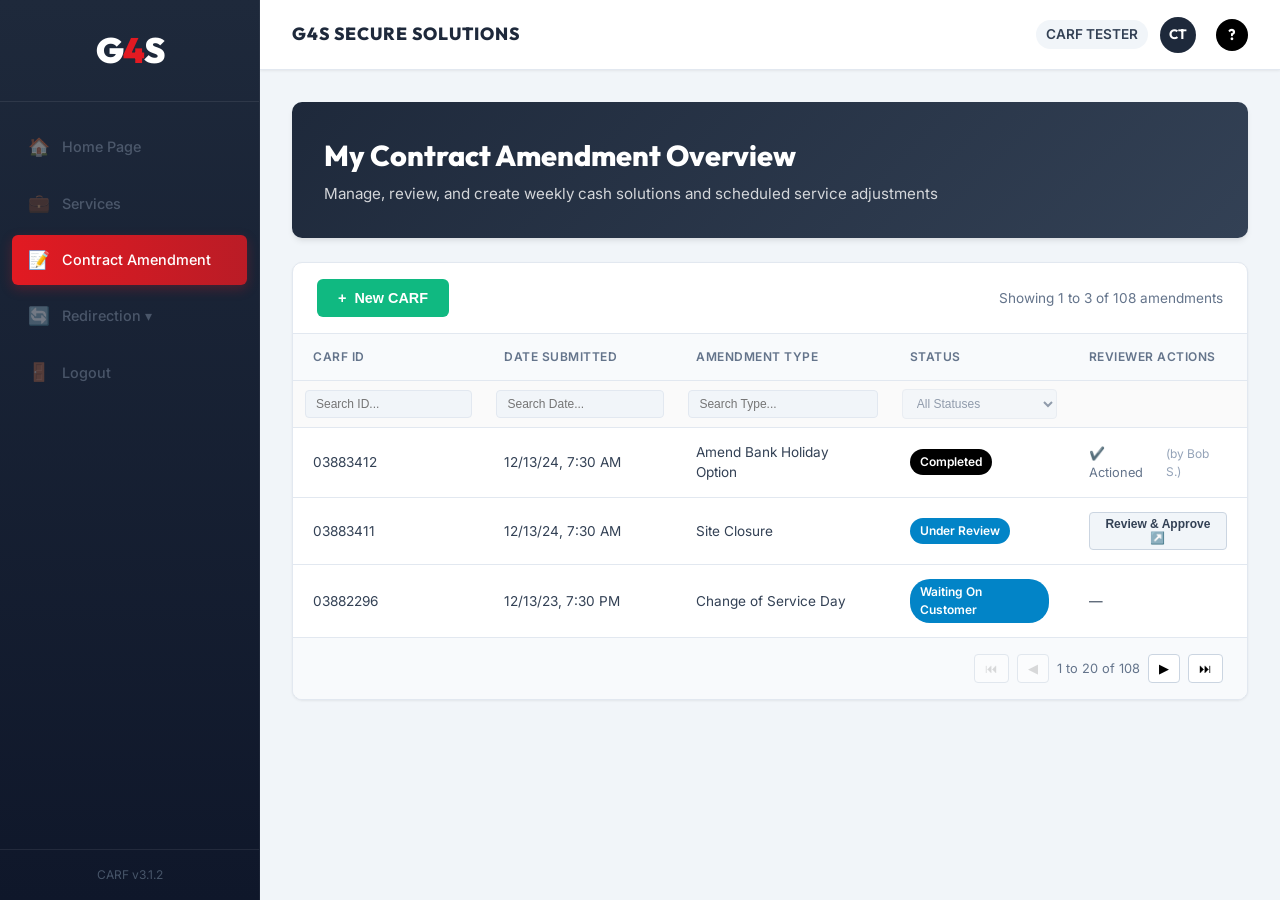
==== index.html @ 5f10e591 "Add files via upload" ====
<!DOCTYPE html>
<html lang="en">
<head>
  <meta charset="UTF-8">
  <meta name="viewport" content="width=device-width, initial-scale=1.0">
  <title>G4S Portal - Contract Amendment & Site Provisioning</title>
  <!-- Google Fonts for premium typography -->
  <link rel="preconnect" href="https://fonts.googleapis.com">
  <link rel="preconnect" href="https://fonts.gstatic.com" crossorigin>
  <link href="https://fonts.googleapis.com/css2?family=Inter:wght@300;400;500;600;700&family=Outfit:wght@400;500;600;700;800;900&display=swap" rel="stylesheet">
  <link rel="stylesheet" href="style.css">
</head>
<body>

  <div class="app-container">
    <!-- Left Navigation Sidebar -->
    <aside class="sidebar">
      <div class="sidebar-header">
        <div class="logo-wrapper">
          <span class="logo-g">G</span>
          <span class="logo-4">4</span>
          <span class="logo-s">S</span>
        </div>
      </div>
      <nav class="sidebar-menu">
        <div class="menu-item disabled" title="Home Page">
          <span class="menu-icon">🏠</span>
          <span class="menu-text">Home Page</span>
        </div>
        <div class="menu-item disabled" title="Services">
          <span class="menu-icon">💼</span>
          <span class="menu-text">Services</span>
        </div>
        <div class="menu-item active" id="nav-contract-amendment" title="Contract Amendment">
          <span class="menu-icon">📝</span>
          <span class="menu-text">Contract Amendment</span>
        </div>
        <div class="menu-item disabled" title="Redirection">
          <span class="menu-icon">🔄</span>
          <span class="menu-text">Redirection ▾</span>
        </div>
        <div class="menu-item disabled" title="Logout">
          <span class="menu-icon">🚪</span>
          <span class="menu-text">Logout</span>
        </div>
      </nav>
      <div class="sidebar-footer">
        <span>CARF v3.1.2</span>
      </div>
    </aside>

    <!-- Main Workspace -->
    <div class="main-layout">
      <!-- Top Header Bar -->
      <header class="header">
        <div class="header-left">
          <button class="menu-toggle" aria-label="Toggle Menu">
            <span class="toggle-line"></span>
            <span class="toggle-line"></span>
            <span class="toggle-line"></span>
          </button>
          <h2 class="portal-brand">G4S SECURE SOLUTIONS</h2>
        </div>
        <div class="header-right">
          <div class="user-info">
            <span class="user-role">CARF TESTER</span>
            <span class="user-avatar">CT</span>
          </div>
          <button class="help-btn" title="Help Reference" onclick="showHelpInfo()">?</button>
        </div>
      </header>

      <!-- Scrollable Main Content -->
      <main class="content-area">

        <!-- ==================== STEP 0: MY CONTRACT AMENDMENT OVERVIEW (BASE TEMPLATE) ==================== -->
        <section id="step-0" class="wizard-step active">
          <!-- Money Banner -->
          <div class="banner">
            <div class="banner-content">
              <h1>My Contract Amendment Overview</h1>
              <p>Manage, review, and create weekly cash solutions and scheduled service adjustments</p>
            </div>
          </div>

          <div class="card table-card">
            <div class="card-toolbar">
              <button class="btn btn-success" id="btn-new-carf">
                <span class="btn-icon">+</span> New CARF
              </button>
              <div class="table-pagination-info">
                Showing 1 to 3 of 108 amendments
              </div>
            </div>

            <div class="table-responsive">
              <table class="g4s-table">
                <thead>
                  <tr>
                    <th>CARF ID</th>
                    <th>Date Submitted</th>
                    <th>Amendment Type</th>
                    <th>Status</th>
                    <th>Reviewer Actions</th>
                  </tr>
                  <tr class="filter-row">
                    <td><input type="text" placeholder="Search ID..." disabled></td>
                    <td><input type="text" placeholder="Search Date..." disabled></td>
                    <td><input type="text" placeholder="Search Type..." disabled></td>
                    <td>
                      <select disabled>
                        <option value="">All Statuses</option>
                      </select>
                    </td>
                    <td></td>
                  </tr>
                </thead>
                <tbody id="overview-table-body">
                  <tr>
                    <td>03883412</td>
                    <td>12/13/24, 7:30 AM</td>
                    <td>Amend Bank Holiday Option</td>
                    <td><span class="status-pill status-completed">Completed</span></td>
                    <td><span style="color: var(--text-muted); font-size: 0.8rem; display: inline-flex; align-items: center; gap: 4px;">✔️ Actioned <span style="font-size: 0.75rem; color: #94a3b8;">(by Bob S.)</span></span></td>
                  </tr>
                  <tr>
                    <td>03883411</td>
                    <td>12/13/24, 7:30 AM</td>
                    <td>Site Closure</td>
                    <td><span class="status-pill status-review">Under Review</span></td>
                    <td><button type="button" class="btn btn-secondary btn-xs btn-review-approve" data-id="03883411" data-client="TechCorp UK" data-site="TechCorp Headquarters" data-ticket="STK-990812" data-reason="Operational Site Closure due to consolidation" data-current-col="Weekly G4S Cash Processing" data-current-del="Every 4 weeks Central Bank" data-new-col="None" data-new-del="None">Review & Approve ↗️</button></td>
                  </tr>
                  <tr>
                    <td>03882296</td>
                    <td>12/13/23, 7:30 PM</td>
                    <td>Change of Service Day</td>
                    <td><span class="status-pill status-waiting">Waiting On Customer</span></td>
                    <td>—</td>
                  </tr>
                </tbody>
              </table>
            </div>

            <div class="table-footer">
              <div class="pagination-controls">
                <button class="page-btn disabled" disabled>⏮</button>
                <button class="page-btn disabled" disabled>◀</button>
                <span class="pagination-text">1 to 20 of 108</span>
                <button class="page-btn active" onclick="alert('Only New CARF is active')">▶</button>
                <button class="page-btn" onclick="alert('Only New CARF is active')">⏭</button>
              </div>
            </div>
          </div>
        </section>


        <!-- ==================== STEP 1: NEW SITE HOME PAGE ==================== -->
        <section id="step-1" class="wizard-step">
          <!-- Banner -->
          <div class="banner">
            <div class="banner-content">
              <h1>Contract Amendment - New Site</h1>
              <p>Step 1: Set up site provisioning scheduling details and parameters</p>
            </div>
          </div>

          <div class="card form-card">
            <div class="form-grid-columns">
              <!-- Customer Selection -->
              <div class="field-group">
                <label for="step1-customer">Customer <span class="required">*</span></label>
                <select id="step1-customer" class="form-control-select">
                  <option value="" disabled selected>Select Customer...</option>
                  <option value="Test Customer">Test Customer</option>
                </select>
              </div>

              <!-- CARF Request Type -->
              <div class="field-group">
                <label for="step1-request-type">CARF Request Type <span class="required">*</span></label>
                <select id="step1-request-type" class="form-control-select" disabled>
                  <option value="New Site" selected>New Site</option>
                </select>
              </div>

              <!-- Contract -->
              <div class="field-group">
                <label for="step1-contract">Contract <span class="required">*</span></label>
                <input type="text" id="step1-contract" class="form-control-input" value="40001003" placeholder="e.g., 40001003">
              </div>

              <!-- Date Picker Input -->
              <div class="field-group full-width-sm">
                <label for="step1-start-date">When would you like your scheduled services to start? <span class="required">*</span></label>
                <div class="date-input-container">
                  <input type="text" id="step1-start-date" class="form-control-input" placeholder="dd/mm/yyyy" readonly>
                  <button type="button" class="date-picker-trigger" id="btn-calendar-trigger" aria-label="Open Calendar">
                    📅
                  </button>
                </div>
              </div>
            </div>

            <div class="form-actions mt-3">
              <button class="btn btn-secondary" onclick="goToStep(0)">Back</button>
              <button class="btn btn-success" id="btn-add-site">Add Site</button>
            </div>

            <!-- Site list details table -->
            <div class="sub-table-section mt-4">
              <h3 class="section-title">Sites Draft List</h3>
              <div class="table-responsive">
                <table class="g4s-table compact-table">
                  <thead>
                    <tr>
                      <th>Site Name</th>
                      <th>Site Reference</th>
                      <th>Address Line 1</th>
                      <th>Address Line 2</th>
                      <th>Address Line 3</th>
                      <th>Town</th>
                      <th>PostCode</th>
                    </tr>
                  </thead>
                  <tbody>
                    <tr class="empty-row">
                      <td colspan="7" style="text-align: center; color: var(--text-muted); padding: 20px;">
                        No sites added yet. Set start date and click "Add Site" to configure details.
                      </td>
                    </tr>
                  </tbody>
                </table>
              </div>
              <div class="table-footer compact-footer">
                <span class="pagination-text">0 to 0 of 0</span>
              </div>
            </div>
          </div>
        </section>


        <!-- ==================== STEP 2: COMBINED SITE DETAILS (PART 1 & 2) ==================== -->
        <section id="step-2" class="wizard-step">
          <!-- Banner -->
          <div class="banner">
            <div class="banner-content">
              <h1>New Site Site Details</h1>
              <p>Step 2: Configure site locations, operational hours, services, and banking information</p>
            </div>
          </div>

          <div class="wizard-forms-container">
            <!-- Accordion Section 1: Site Overview -->
            <div class="accordion-card collapsed-active" id="acc-site-overview">
              <button class="accordion-header" type="button" aria-expanded="true" onclick="toggleAccordion('acc-site-overview')">
                <span class="accordion-title">🏢 Site Overview</span>
                <span class="accordion-indicator">−</span>
              </button>
              <div class="accordion-content">
                <div class="form-grid">
                  <div class="field-group">
                    <label for="s2-site-name">Site Name <span class="required">*</span></label>
                    <input type="text" id="s2-site-name" class="form-control-input" placeholder="e.g., G4S Central Office">
                  </div>
                  <div class="field-group">
                    <label for="s2-site-ref">Site Reference <span class="required">*</span></label>
                    <input type="text" id="s2-site-ref" class="form-control-input" placeholder="e.g., REF-990812">
                  </div>
                  <div class="field-group">
                    <label for="s2-trading-name">Trading Name Above The Door <span class="required">*</span></label>
                    <input type="text" id="s2-trading-name" class="form-control-input" placeholder="e.g., Test Customer London">
                  </div>
                </div>
              </div>
            </div>

            <!-- Accordion Section 2: Site Location -->
            <div class="accordion-card collapsed-active" id="acc-site-location">
              <button class="accordion-header" type="button" aria-expanded="true"
---- style.css ----
/* ==================== GLOBAL CONSTANTS & PALETTE ==================== */
:root {
  --g4s-red: #e21a22;
  --g4s-red-dark: #b81218;
  --g4s-red-light: #fbecee;
  --dark-slate: #1e293b;
  --bg-primary: #f8fafc;
  --bg-secondary: #ffffff;
  --border-color: #e2e8f0;
  --text-main: #334155;
  --text-muted: #64748b;
  --text-white: #ffffff;
  
  /* Status/Feedback Colors */
  --color-success: #10b981;
  --color-success-light: #ecfdf5;
  --color-warning: #f59e0b;
  --color-warning-light: #fef3c7;
  --color-danger: #ef4444;
  --color-danger-light: #fef2f2;
  --color-info: #3b82f6;
  --color-info-light: #eff6ff;
  
  /* Accordion Headers, Shadows, and Transitions */
  --shadow-sm: 0 1px 3px rgba(0, 0, 0, 0.05), 0 1px 2px rgba(0, 0, 0, 0.02);
  --shadow-md: 0 4px 6px -1px rgba(0, 0, 0, 0.08), 0 2px 4px -1px rgba(0, 0, 0, 0.04);
  --shadow-lg: 0 10px 15px -3px rgba(0, 0, 0, 0.1), 0 4px 6px -2px rgba(0, 0, 0, 0.05);
  
  --transition-fast: 0.15s ease;
  --transition-normal: 0.25s ease;
  --transition-slow: 0.4s cubic-bezier(0.4, 0, 0.2, 1);
  
  --radius-sm: 6px;
  --radius-md: 10px;
  --radius-lg: 16px;
}

/* ==================== BASE RESET ==================== */
* {
  box-sizing: border-box;
  margin: 0;
  padding: 0;
}

body {
  font-family: 'Inter', -apple-system, BlinkMacSystemFont, "Segoe UI", Roboto, sans-serif;
  background-color: var(--bg-primary);
  color: var(--text-main);
  line-height: 1.5;
  overflow-x: hidden;
  height: 100vh;
}

/* Scrollbar customization */
::-webkit-scrollbar {
  width: 8px;
  height: 8px;
}
::-webkit-scrollbar-track {
  background: #f1f5f9;
}
::-webkit-scrollbar-thumb {
  background: #cbd5e1;
  border-radius: 4px;
}
::-webkit-scrollbar-thumb:hover {
  background: #94a3b8;
}

/* ==================== APP LAYOUT CONTAINER ==================== */
.app-container {
  display: flex;
  height: 100vh;
  width: 100vw;
  overflow: hidden;
}

/* ==================== SIDEBAR ==================== */
.sidebar {
  width: 260px;
  background: linear-gradient(180deg, #1e293b 0%, #0f172a 100%);
  color: var(--text-white);
  display: flex;
  flex-direction: column;
  border-right: 1px solid rgba(255, 255, 255, 0.05);
  flex-shrink: 0;
}

.sidebar-header {
  padding: 24px;
  border-bottom: 1px solid rgba(255, 255, 255, 0.08);
  display: flex;
  align-items: center;
  justify-content: center;
}

.logo-wrapper {
  display: inline-flex;
  align-items: center;
  font-family: 'Outfit', sans-serif;
  font-weight: 900;
  font-size: 2.2rem;
  letter-spacing: -1px;
}

.logo-g { color: #ffffff; }
.logo-4 { color: var(--g4s-red); }
.logo-s { color: #ffffff; }

.sidebar-menu {
  padding: 20px 12px;
  display: flex;
  flex-direction: column;
  gap: 6px;
  flex-grow: 1;
}

.menu-item {
  display: flex;
  align-items: center;
  gap: 12px;
  padding: 12px 16px;
  border-radius: var(--radius-sm);
  font-size: 0.9rem;
  font-weight: 500;
  color: #94a3b8;
  cursor: pointer;
  transition: all var(--transition-fast);
  text-decoration: none;
}

.menu-item:hover:not(.disabled) {
  color: var(--text-white);
  background-color: rgba(255, 255, 255, 0.06);
}

.menu-item.active {
  color: var(--text-white);
  background: linear-gradient(90deg, var(--g4s-red) 0%, rgba(226, 26, 34, 0.8) 100%);
  box-shadow: 0 4px 12px rgba(226, 26, 34, 0.25);
}

.menu-item.disabled {
  opacity: 0.4;
  cursor: not-allowed;
}

.menu-icon {
  font-size: 1.1rem;
}

.sidebar-footer {
  padding: 16px 24px;
  font-size: 0.75rem;
  color: #475569;
  border-top: 1px solid rgba(255, 255, 255, 0.08);
  text-align: center;
}

/* ==================== MAIN LAYOUT AREA ==================== */
.main-layout {
  display: flex;
  flex-direction: column;
  flex-grow: 1;
  overflow: hidden;
  height: 100%;
}

/* ==================== HEADER ==================== */
.header {
  height: 70px;
  background-color: var(--bg-secondary);
  border-bottom: 1px solid var(--border-color);
  padding: 0 32px;
  display: flex;
  align-items: center;
  justify-content: space-between;
  box-shadow: var(--shadow-sm);
  flex-shrink: 0;
  z-index: 10;
}

.header-left {
  display: flex;
  align-items: center;
  gap: 16px;
}

.portal-brand {
  font-family: 'Outfit', sans-serif;
  font-size: 1.1rem;
  font-weight: 800;
  color: var(--dark-slate);
  letter-spacing: 1px;
}

.menu-toggle {
  display: none; /* Desktop default hidden */
  background: none;
  border: none;
  flex-direction: column;
  gap: 4px;
  cursor: pointer;
}

.toggle-line {
  width: 20px;
  height: 2px;
  background-color: var(--dark-slate);
  border-radius: 1px;
}

.header-right {
  display: flex;
  align-items: center;
  gap: 20px;
}

.user-info {
  display: flex;
  align-items: center;
  gap: 12px;
}

.user-role {
  font-size: 0.85rem;
  font-weight: 600;
  color: var(--text-main);
  background-color: #f1f5f9;
  padding: 4px 10px;
  border-radius: 30px;
}

.user-avatar {
  width: 36px;
  height: 36px;
  background-color: var(--dark-slate);
  color: var(--text-white);
  font-family: 'Outfit', sans-serif;
  font-weight: 700;
  font-size: 0.85rem;
  border-radius: 50%;
  display: flex;
  align-items: center;
  justify-content: center;
}

.help-btn {
  width: 32px;
  height: 32px;
  border-radius: 50%;
  background-color: #000000;
  color: var(--text-white);
  border: none;
  font-family: 'Outfit', sans-serif;
  font-weight: 700;
  font-size: 0.95rem;
  cursor: pointer;
  transition: transform var(--transition-fast), background-color var(--transition-fast);
}

.help-btn:hover {
  transform: scale(1.05);
  background-color: #222222;
}

/* ==================== CONTENT WORKSPACE ==================== */
.content-area {
  flex-grow: 1;
  padding: 32px;
  overflow-y: auto;
  background-color: #f1f5f9;
}

/* ==================== MONEY BANNER ==================== */
.banner {
  background: linear-gradient(135deg, #1e293b 0%, #334155 100%);
  border-radius: var(--radius-md);
  padding: 32px;
  color: var(--text-white);
  margin-bottom: 24px;
  position: relative;
  overflow: hidden;
  box-shadow: var(--shadow-md);
}

.banner-pattern {
  position: absolute;
  top: 0;
  right: 0;
  width: 350px;
  height: 100%;
  opacity: 0.08;
  background-image: radial-gradient(var(--text-white) 1px, transparent 1px);
  background-size: 16px 16px;
}

.banner-content h1 {
  font-family: 'Outfit', sans-serif;
  font-size: 1.8rem;
  font-weight: 800;
  margin-bottom: 6px;
}

.banner-content p {
  font-size: 0.95rem;
  opacity: 0.8;
}

/* ==================== WIZARD STEP MANAGEMENT ==================== */
.wizard-step {
  display: none;
  animation: fadeIn var(--transition-normal) forwards;
}

.wizard-step.active {
  display: block;
}

@keyframes fadeIn {
  from {
    opacity: 0;
    transform: translateY(12px);
  }
  to {
    opacity: 1;
    transform: translateY(0);
  }
}

/* ==================== PREMIUM CARD COMPONENT ==================== */
.card {
  background-color: var(--bg-secondary);
  border-radius: var(--radius-md);
  border: 1px solid var(--border-color);
  box-shadow: var(--shadow-sm);
  padding: 24px;
  margin-bottom: 24px;
  transition: box-shadow var(--transition-normal);
}

.card:hover {
  box-shadow: var(--shadow-md);
}

.card-title {
  font-family: 'Outfit', sans-serif;
  font-size: 1.2rem;
  font-weight: 700;
  color: var(--dark-slate);
  margin-bottom: 20px;
}

/* ==================== BUTTONS ==================== */
.btn {
  display: inline-flex;
  align-items: center;
  justify-content: center;
  padding: 10px 20px;
  border-radius: var(--radius-sm);
  font-size: 0.9rem;
  font-weight: 600;
  cursor: pointer;
  border: 1px solid transparent;
  transition: all var(--transition-fast);
  gap: 8px;
}

.btn:active {
  transform: scale(0.98);
}

.btn-primary {
  background-color: var(--dark-slate);
  color: var(--text-white);
}

.btn-primary:hover {
  background-color: #0f172a;
}

.btn-success {
  background-color: var(--color-success);
  color: var(--text-white);
}

.btn-success:hover {
  background-color: #059669;
}

.btn-secondary {
  background-color: #f1f5f9;
  border-color: #cbd5e1;
  color: var(--text-main);
}

.btn-secondary:hover {
  background-color: #e2e8f0;
}

.btn-danger {
  background-color: var(--color-danger);
  color: var(--text-white);
}

.btn-danger:hover {
  background-color: #dc2626;
}

.btn-icon {
  font-weight: 700;
}

.btn-full {
  width: 100%;
}

.btn-xs {
  padding: 4px 8px;
  font-size: 0.75rem;
  border-radius: 4px;
}

/* ==================== G4S DATA TABLES ==================== */
.table-card {
  padding: 0;
  overflow: hidden;
}

.card-toolbar {
  padding: 16px 24px;
  border-bottom: 1px solid var(--border-color);
  display: flex;
  justify-content: space-between;
  align-items: center;
}

.table-pagination-info {
  font-size: 0.85rem;
  color: var(--text-muted);
}

.table-responsive {
  width: 100%;
  overflow-x: auto;
}

.g4s-table {
  width: 100%;
  border-collapse: collapse;
  text-align: left;
  font-size: 0.85rem;
}

.g4s-table th, .g4s-table td {
  padding: 14px 20px;
  border-bottom: 1px solid var(--border-color);
}

.g4s-table th {
  background-color: #f8fafc;
  color: var(--text-muted);
  font-weight: 600;
  text-transform: uppercase;
  font-size: 0.75rem;
  letter-spacing: 0.5px;
}

.g4s-table tbody tr {
  transition: background-color var(--transition-fast);
}

.g4s-table tbody tr:hover {
  background-color: #f8fafc;
}

.filter-row td {
  padding: 8px 12px;
  background-color: #fafafa;
}

.filter-row input, .filter-row select {
  width: 100%;
  padding: 6px 10px;
  font-size: 0.75rem;
  border: 1px solid #e2e8f0;
  border-radius: 4px;
  background-color: #ffffff;
  color: var(--text-muted);
  outline: none;
}

.filter-row input:disabled, .filter-row select:disabled {
  background-color: #f1f5f9;
  cursor: not-allowed;
}

.status-pill {
  display: inline-flex;
  padding: 4px 10px;
  border-radius: 20px;
  font-size: 0.75rem;
  font-weight: 600;
}

.status-completed {
  background-color: #000000;
  color: var(--text-white);
}

.status-review {
  background-color: #0284c7;
  color: var(--text-white);
}

.status-waiting {
  background-color: #0284c7;
  color: var(--text-white);
}

.table-footer {
  padding: 16px 24px;
  display: flex;
  justify-content: flex-end;
  align-items: center;
  background-color: #f8fafc;
}

.pagination-controls {
  display: flex;
  align-items: center;
  gap: 8px;
}

.page-btn {
  background: #ffffff;
  border: 1px solid #cbd5e1;
  border-radius: 4px;
  padding: 6px 10px;
  font-size: 0.8rem;
  cursor: pointer;
  transition: all var(--transition-fast);
}

.page-btn:hover:not(.disabled):not(:disabled) {
  background-color: #f1f5f9;
  border-color: #94a3b8;
}

.page-btn.disabled, .page-btn:disabled {
  opacity: 0.5;
  cursor: not-allowed;
}

.pagination-text {
  font-size: 0.8rem;
  color: var(--text-muted);
}

/* Compact versions */
.compact-table th, .compact-table td {
  padding: 8px 12px;
  font-size: 0.8rem;
}
.compact-footer {
  padding: 8px 16px;
  background-color: #fafafa;
  border-top: 1px solid var(--border-color);
  text-align: right;
}

/* ==================== FORM GROUPS & CONTROLS ==================== */
.form-grid {
  display: grid;
  grid-template-columns: repeat(auto-fill, minmax(280px, 1fr));
  gap: 20px;
}

.form-grid-columns {
  display: grid;
  grid-template-columns: repeat(2, 1fr);
  gap: 20px;
}

.field-group {
  display: flex;
  flex-direction: column;
  gap: 6px;
}

.field-group.full-width {
  grid-column: 1 / -1;
}

.field-group label {
  font-size: 0.85rem;
  font-weight: 600;
  color: var(--text-main);
}

.required {
  color: var(--color-danger);
}

/* Text Inputs, Selects */
.form-control-input, .form-control-select {
  height: 42px;
  padding: 0 14px;
  font-size: 0.9rem;
  font-family: inherit;
  border: 1px solid var(--border-color);
  border-radius: var(--radius-sm);
  background-color: var(--bg-secondary);
  color: var(--text-main);
  outline: none;
  transition: all var(--transition-fast);
  width: 100%;
}

.form-control-input:focus, .form-control-select:focus {
  border-color: var(--text-muted);
  box-shadow: 0 0 0 3px rgba(100, 116, 139, 0.1);
}

.form-control-select {
  appearance: none;
  background-image: url("data:image/svg+xml,%3Csvg xmlns='http://www.w3.org/2000/svg' fill='none' viewBox='0 0 24 24' stroke='%2364748b' stroke-width='2'%3E%3Cpath stroke-linecap='round' stroke-linejoin='round' d='M19 9l-7 7-7-7'/%3E%3C/svg%3E");
  background-repeat: no-repeat;
  background-position: right 14px center;
  background-size: 16px;
  padding-right: 40px;
}

.form-control-input:disabled, .form-control-select:disabled {
  background-color: #f1f5f9;
  color: var(--text-muted);
  cursor: not-allowed;
  opacity: 0.8;
}

/* Input validation error state */
.input-error {
  border-color: var(--color-danger) !important;
  background-color: var(--color-danger-light) !important;
  box-shadow: 0 0 0 3px rgba(239, 68, 68, 0.15) !important;
}

.input-error:focus {
  box-shadow: 0 0 0 3px rgba(239, 68, 68, 0.25) !important;
}

/* Date Picker Layout */
.date-input-container {
  display: flex;
  position: relative;
  align-items: center;
}

.date-picker-trigger {
  position: absolute;
  right: 4px;
  height: 34px;
  width: 38px;
  border-radius: 4px;
  border: none;
  background-color: #e2e8f0;
  cursor: pointer;
  display: flex;
  align-items: center;
  justify-content: center;
  font-size: 1.1rem;
  transition: background-color var(--transition-fast);
}

.date-picker-trigger:hover {
  background-color: #cbd5e1;
}

/* ==================== ACCORDIONS (STEP 2) ==================== */
.wizard-forms-container {
  display: flex;
  flex-direction: column;
  gap: 16px;
}

.accordion-card {
  background-color: var(--bg-secondary);
  border: 1px solid var(--border-color);
  border-radius: var(--radius-sm);
  overflow: hidden;
  box-shadow: var(--shadow-sm);
  transition: box-shadow var(--transition-fast);
}

.accordion-card:hover {
  box-shadow: var(--shadow-md);
}

.accordion-header {
  width: 100%;
  padding: 16px 20px;
  background-color: #f1f5f9;
  border: none;
  border-bottom: 1px solid var(--border-color);
  display: flex;
  justify-content: space-between;
  align-items: center;
  cursor: pointer;
  text-align: left;
  transition: background-color var(--transition-fast);
}

.accordion-header:hover {
  background-color: #e2e8f0;
}

.accordion-title {
  font-family: 'Outfit', sans-serif;
  font-size: 0.95rem;
  font-weight: 700;
  color: var(--dark-slate);
}

.accordion-indicator {
  font-size: 1.4rem;
  font-weight: 600;
  color: var(--text-muted);
  line-height: 1;
}

.accordion-content {
  padding: 20px;
  display: block; /* Managed by collapsed-active */
  border-top: none;
  animation: slideDown var(--transition-normal) forwards;
}

/* Handle Collapsed/Expanded via class */
.accordion-card.collapsed .accordion-content {
  display: none;
}

.accordion-card.collapsed .accordion-indicator {
  transform: rotate(0);
}

.accordion-card.collapsed .accordion-header {
  border-bottom: none;
}

/* Postcode lookup block */
.postcode-lookup-wrapper {
  display: flex;
  gap: 10px;
  width: 100%;
}

.postcode-lookup-wrapper input {
  max-width: 180px;
}

/* Toggle Switches */
.toggle-switch-wrapper {
  display: flex;
  align-items: center;
  justify-content: space-between;
  height: 42px;
  background-color: #f8fafc;
  padding: 0 14px;
  border: 1px solid var(--border-color);
  border-radius: var(--radius-sm);
  gap: 16px;
}

.toggle-label {
  font-size: 0.85rem;
  font-weight: 600;
  color: var(--text-main);
}

.switch {
  position: relative;
  display: inline-block;
  width: 48px;
  height: 24px;
}

.switch input {
  opacity: 0;
  width: 0;
  height: 0;
}

.slider {
  position: absolute;
  cursor: pointer;
  top: 0;
  left: 0;
  right: 0;
  bottom: 0;
  background-color: #cbd5e1;
  transition: .3s;
  border-radius: 24px;
}

.slider:before {
  position: absolute;
  content: "";
  height: 18px;
  width: 18px;
  left: 3px;
  bottom: 3px;
  background-color: white;
  transition: .3s;
  border-radius: 50%;
}

input:checked + .slider {
  background-color: var(--color-success);
}

input:checked + .slider:before {
  transform: translateX(24px);
}

/* Banking Section Details Sub Panels */
.banking-sub-panel {
  padding: 12px 0;
}

.panel-subtitle-bar {
  display: flex;
  justify-content: space-between;
  align-items: center;
  margin-bottom: 14px;
}

.panel-subtitle-bar h4 {
  font-family: 'Outfit', sans-serif;
  font-size: 0.9rem;
  font-weight: 700;
  color: var(--text-muted);
}

.panel-divider {
  height: 1px;
  background-color: var(--border-color);
  margin: 16px 0;
}

/* ==================== WEEKDAY CONFIGURATION (STEP 3) ==================== */
.weekday-configurator-grid {
  display: grid;
  grid-template-columns: repeat(auto-fill, minmax(180px, 1fr));
  gap: 16px;
  margin-top: 14px;
}

.day-card {
  background-color: #f8fafc;
  border: 1px solid var(--border-color);
  border-radius: var(--radius-sm);
  padding: 16px;
  display: flex;
  flex-direction: column;
  gap: 10px;
  align-items: center;
  transition: all var(--transition-fast);
}

.day-card:hover {
  background-color: #f1f5f9;
  border-color: #cbd5e1;
}

.day-name {
  font-family: 'Outfit', sans-serif;
  font-weight: 700;
  font-size: 0.95rem;
  color: var(--dark-slate);
}

.delivery-frequency-section {
  display: flex;
  flex-direction: column;
  gap: 10px;
}

.section-label {
  font-size: 0.85rem;
  font-weight: 600;
  color: var(--text-main);
}

.btn-group-selector {
  display: flex;
  gap: 12px;
  flex-wrap: wrap;
}

.freq-option-btn {
  background-color: #ffffff;
  border: 1px solid var(--border-color);
  padding: 12px 24px;
  font-family: inherit;
  font-weight: 600;
  font-size: 0.9rem;
  color: var(--text-main);
  border-radius: var(--radius-sm);
  cursor: pointer;
  transition: all var(--transition-fast);
  box-shadow: var(--shadow-sm);
}

.freq-option-btn:hover {
  border-color: #94a3b8;
  background-color: #f8fafc;
}

.freq-option-btn.selected {
  background-color: var(--dark-slate);
  color: var(--text-white);
  border-color: var(--dark-slate);
  box-shadow: 0 4px 10px rgba(30, 41, 59, 0.2);
}

.freq-option-btn.input-error {
  border-color: var(--color-danger) !important;
  background-color: var(--color-danger-light) !important;
}

/* ==================== SUMMARY PAGE (STEP 4) ==================== */
.summary-grid-layout {
  display: grid;
  grid-template-columns: 3fr 2fr;
  gap: 24px;
  align-items: start;
}

.summary-section {
  padding: 8px 0;
}

.summary-section-title {
  font-family: 'Outfit', sans-serif;
  font-size: 0.95rem;
  font-weight: 700;
  color: var(--dark-slate);
  margin-bottom: 12px;
}

.info-strip {
  display: grid;
  grid-template-columns: repeat(auto-fit, minmax(150px, 1fr));
  gap: 16px;
}

.info-item {
  display: flex;
  flex-direction: column;
  gap: 4px;
}

.info-label {
  font-size: 0.75rem;
  font-weight: 600;
  color: var(--text-muted);
  text-transform: uppercase;
  letter-spacing: 0.5px;
}

.info-value {
  font-size: 0.85rem;
  font-weight: 600;
  color: var(--text-main);
}

.address-highlight {
  font-size: 0.95rem;
  color: var(--dark-slate);
  background-color: #f8fafc;
  padding: 8px 12px;
  border-radius: var(--radius-sm);
  border-left: 3px solid var(--g4s-red);
}

.summary-calendar-strip {
  display: grid;
  grid-template-columns: repeat(7, 1fr);
  gap: 8px;
}

.sum-day-bubble {
  background-color: #f8fafc;
  border: 1px solid var(--border-color);
  border-radius: var(--radius-sm);
  padding: 8px 4px;
  display: flex;
  flex-direction: column;
  align-items: center;
  gap: 4px;
}

.sum-day-bubble .day-lbl {
  font-size: 0.7rem;
  font-weight: 700;
  color: var(--text-muted);
}

.sum-day-bubble .day-val {
  font-size: 0.7rem;
  font-weight: 600;
  color: var(--text-main);
  text-align: center;
}

.summary-banking-grid {
  display: grid;
  grid-template-columns: repeat(3, 1fr);
  gap: 12px;
}

.sum-bank-box {
  background-color: #f8fafc;
  border: 1px solid var(--border-color);
  border-radius: var(--radius-sm);
  padding: 12px;
}

.sum-bank-box h5 {
  font-size: 0.8rem;
  font-weight: 700;
  color: var(--dark-slate);
  margin-bottom: 6px;
  border-bottom: 1px solid var(--border-color);
  padding-bottom: 4px;
}

.bank-line {
  font-size: 0.75rem;
  color: var(--text-main);
  margin-bottom: 2px;
}

/* Terms and conditions */
.tc-container {
  height: 180px;
  overflow-y: auto;
  border: 1px solid var(--border-color);
  border-radius: var(--radius-sm);
  padding: 12px;
  background-color: #f8fafc;
  font-size: 0.75rem;
  color: var(--text-muted);
  display: flex;
  flex-direction: column;
  gap: 8px;
}

.tc-container h5 {
  font-weight: 700;
  color: var(--dark-slate);
}

.checkbox-group {
  margin: 12px 0;
}

.checkbox-label {
  display: flex;
  align-items: flex-start;
  gap: 10px;
  cursor: pointer;
  font-size: 0.8rem;
  font-weight: 500;
}

.checkbox-label input {
  position: absolute;
  opacity: 0;
  cursor: pointer;
  height: 0;
  width: 0;
}

.custom-checkbox {
  height: 18px;
  width: 18px;
  background-color: #ffffff;
  border: 1px solid var(--border-color);
  border-radius: 4px;
  flex-shrink: 0;
  display: inline-block;
  position: relative;
  transition: all var(--transition-fast);
}

.checkbox-label:hover input ~ .custom-checkbox {
  border-color: #94a3b8;
}

.checkbox-label input:checked ~ .custom-checkbox {
  background-color: var(--dark-slate);
  border-color: var(--dark-slate);
}

.custom-checkbox:after {
  content: "";
  position: absolute;
  display: none;
  left: 6px;
  top: 2px;
  width: 4px;
  height: 8px;
  border: solid white;
  border-width: 0 2px 2px 0;
  transform: rotate(45deg);
}

.checkbox-label input:checked ~ .custom-checkbox:after {
  display: block;
}

.checkbox-label.input-error .custom-checkbox {
  border-color: var(--color-danger);
  background-color: var(--color-danger-light);
}

.section-desc {
  font-size: 0.85rem;
  color: var(--text-muted);
  margin-bottom: 16px;
}

/* ==================== FOOTER ==================== */
.footer {
  height: 50px;
  background-color: var(--bg-secondary);
  border-top: 1px solid var(--border-color);
  padding: 0 32px;
  display: flex;
  align-items: center;
  font-size: 0.75rem;
  font-weight: 500;
  color: var(--text-muted);
  gap: 20px;
  flex-shrink: 0;
}

.footer a {
  color: var(--text-muted);
  text-decoration: none;
  transition: color var(--transition-fast);
}

.footer a:hover {
  color: var(--g4s-red);
}

.footer-version {
  margin-left: auto;
}

/* ==================== MODAL DIALOG BACKDROPS ==================== */
.modal-backdrop {
  position: fixed;
  top: 0;
  left: 0;
  right: 0;
  bottom: 0;
  background-color: rgba(15, 23, 42, 0.6);
  backdrop-filter: blur(4px);
  display: none; /* Managed by active class */
  align-items: center;
  justify-content: center;
  z-index: 1000;
  animation: fadeModal var(--transition-normal) forwards;
}

.modal-backdrop.active {
  display: flex;
}

@keyframes fadeModal {
  from { opacity: 0; }
  to { opacity: 1; }
}

/* ==================== CUSTOM CALENDAR MODAL ==================== */
.calendar-card {
  width: 340px;
  background-color: var(--bg-secondary);
  border-radius: var(--radius-md);
  box-shadow: var(--shadow-lg);
  border: 1px solid var(--border-color);
  overflow: hidden;
  animation: scaleUp 0.25s cubic-bezier(0.34, 1.56, 0.64, 1) forwards;
}

@keyframes scaleUp {
  from { transform: scale(0.9) translateY(20px); }
  to { transform: scale(1) translateY(0); }
}

.calendar-header {
  background-color: var(--dark-slate);
  color: var(--text-white);
  padding: 16px;
  display: flex;
  justify-content: space-between;
  align-items: center;
}

.calendar-header h4 {
  font-family: 'Outfit', sans-serif;
  font-weight: 700;
  font-size: 1rem;
}

.btn-close-modal {
  background: none;
  border: none;
  color: var(--text-white);
  font-size: 1.8rem;
  cursor: pointer;
  line-height: 1;
  opacity: 0.7;
  transition: opacity var(--transition-fast);
}

.btn-close-modal:hover {
  opacity: 1;
}

.calendar-weekdays {
  display: grid;
  grid-template-columns: repeat(7, 1fr);
  background-color: #f1f5f9;
  padding: 8px 12px;
  text-align: center;
  font-size: 0.75rem;
  font-weight: 700;
  color: var(--text-muted);
}

.calendar-weekdays .weekend {
  color: var(--color-danger);
}

.calendar-days-grid {
  display: grid;
  grid-template-columns: repeat(7, 1fr);
  padding: 12px;
  gap: 4px;
}

.cal-day {
  height: 36px;
  display: flex;
  align-items: center;
  justify-content: center;
  font-size: 0.85rem;
  font-weight: 600;
  border-radius: 4px;
  cursor: pointer;
  transition: all var(--transition-fast);
  user-select: none;
}

.cal-day:hover:not(.disabled):not(.empty) {
  background-color: #f1f5f9;
}

.cal-day.empty {
  cursor: default;
}

.cal-day.disabled {
  color: #cbd5e1;
  background-color: #f8fafc;
  cursor: not-allowed;
  position: relative;
}

.cal-day.disabled::after {
  content: "";
  position: absolute;
  width: 70%;
  height: 1px;
  background-color: #e2e8f0;
  transform: rotate(-45deg);
}

.cal-day.selected {
  background-color: var(--color-success) !important;
  color: var(--text-white) !important;
  box-shadow: 0 4px 8px rgba(16, 185, 129, 0.3);
}

.calendar-footer-legend {
  padding: 12px 16px;
  border-top: 1px solid var(--border-color);
  background-color: #f8fafc;
  display: flex;
  flex-direction: column;
  gap: 6px;
  font-size: 0.7rem;
  color: var(--text-muted);
}

.legend-item {
  display: flex;
  align-items: center;
  gap: 8px;
}

.legend-color {
  width: 12px;
  height: 12px;
  border-radius: 2px;
}

.legend-disabled {
  background-color: #f8fafc;
  border: 1px solid var(--border-color);
  position: relative;
}

.legend-disabled::after {
  content: "";
  position: absolute;
  width: 100%;
  height: 1px;
  background-color: #cbd5e1;
  top: 5px;
  left: 0;
  transform: rotate(-45deg);
}

.legend-available {
  background-color: #ffffff;
  border: 1px solid var(--border-color);
}

/* ==================== LOADING OVERLAY ==================== */
.loading-overlay {
  position: fixed;
  top: 0;
  left: 0;
  right: 0;
  bottom: 0;
  background-color: rgba(15, 23, 42, 0.4);
  display: none;
  align-items: center;
  justify-content: center;
  z-index: 2000;
}

.loading-overlay.active {
  display: flex;
}

.spinner-card {
  background-color: var(--bg-secondary);
  padding: 24px 32px;
  border-radius: var(--radius-md);
  box-shadow: var(--shadow-lg);
  display: flex;
  flex-direction: column;
  align-items: center;
  gap: 16px;
}

.spinner {
  width: 40px;
  height: 40px;
  border: 4px solid #f1f5f9;
  border-top-color: var(--g4s-red);
  border-radius: 50%;
  animation: spin 0.8s linear infinite;
}

@keyframes spin {
  to { transform: rotate(360deg); }
}

.spinner-card p {
  font-size: 0.85rem;
  font-weight: 600;
  color: var(--text-main);
}

/* ==================== VALIDATION ERROR MODAL ==================== */
.error-dialog {
  width: 440px;
  background-color: var(--bg-secondary);
  border-radius: var(--radius-md);
  box-shadow: var(--shadow-lg);
  border: 1px solid var(--border-color);
  overflow: hidden;
  animation: scaleUp 0.25s cubic-bezier(0.34, 1.56, 0.64, 1) forwards;
}

.error-dialog-header {
  background-color: var(--color-danger-light);
  padding: 16px 20px;
  border-bottom: 1px solid #fee2e2;
  display: flex;
  align-items: center;
  gap: 12px;
  color: #991b1b;
}

.error-icon {
  font-size: 1.4rem;
}

.error-dialog-header h3 {
  font-family: 'Outfit', sans-serif;
  font-weight: 700;
  font-size: 1.1rem;
}

.error-dialog-body {
  padding: 20px;
}

.error-dialog-body p {
  font-size: 0.85rem;
  color: var(--text-main);
  margin-bottom: 12px;
  font-weight: 500;
}

.error-checklist {
  list-style-type: none;
  max-height: 200px;
  overflow-y: auto;
  display: flex;
  flex-direction: column;
  gap: 8px;
}

.error-checklist li {
  font-size: 0.8rem;
  color: #b91c1c;
  background-color: #fef2f2;
  padding: 6px 12px;
  border-radius: 4px;
  border-left: 3px solid var(--color-danger);
}

.error-dialog-footer {
  padding: 12px 20px;
  background-color: #f8fafc;
  border-top: 1px solid var(--border-color);
  text-align: right;
}

/* ==================== SUCCESS MODAL ==================== */
.success-dialog {
  width: 480px;
  background-color: var(--bg-secondary);
  border-radius: var(--radius-md);
  box-shadow: var(--shadow-lg);
  border: 1px solid var(--border-color);
  padding: 32px;
  text-align: center;
  display: flex;
  flex-direction: column;
  align-items: center;
  gap: 20px;
  animation: scaleUp 0.25s cubic-bezier(0.34, 1.56, 0.64, 1) forwards;
}

.success-icon-badge {
  width: 60px;
  height: 60px;
  background-color: var(--color-success-light);
  border: 2px solid var(--color-success);
  border-radius: 50%;
  color: var(--color-success);
  font-size: 2.2rem;
  font-weight: 700;
  display: flex;
  align-items: center;
  justify-content: center;
  box-shadow: 0 4px 10px rgba(16, 185, 129, 0.2);
}

.success-dialog h3 {
  font-family: 'Outfit', sans-serif;
  font-size: 1.3rem;
  font-weight: 800;
  color: var(--dark-slate);
}

.success-dialog p {
  font-size: 0.85rem;
  color: var(--text-muted);
}

.success-details-summary {
  width: 100%;
  background-color: #f8fafc;
  border: 1px solid var(--border-color);
  border-radius: var(--radius-sm);
  padding: 16px;
  display: flex;
  flex-direction: column;
  gap: 10px;
  text-align: left;
}

.summary-item {
  display: flex;
  justify-content: space-between;
  font-size: 0.85rem;
}

.summary-item span {
  color: var(--text-muted);
}

.summary-item strong {
  color: var(--dark-slate);
}

.text-success {
  color: var(--color-success) !important;
}

/* ==================== TOAST NOTIFICATION ==================== */
.toast-container {
  position: fixed;
  bottom: 24px;
  right: 24px;
  display: flex;
  flex-direction: column;
  gap: 10px;
  z-index: 9999;
}

.toast {
  padding: 12px 20px;
  border-radius: var(--radius-sm);
  background-color: var(--dark-slate);
  color: var(--text-white);
  font-size: 0.85rem;
  font-weight: 500;
  box-shadow: var(--shadow-md);
  display: flex;
  align-items: center;
  gap: 10px;
  animation: slideInToast 0.3s forwards;
  min-width: 280px;
}

.toast.toast-success {
  background-color: var(--color-success);
}

.toast.toast-danger {
  background-color: var(--color-danger);
}

.toast.toast-info {
  background-color: var(--color-info);
}

@keyframes slideInToast {
  from {
    opacity: 0;
    transform: translateX(100%);
  }
  to {
    opacity: 1;
    transform: translateX(0);
  }
}

/* ==================== REVIEW SLIDE PANEL ==================== */
.review-slide-panel {
  position: fixed;
  top: 0;
  left: 0;
  right: 0;
  bottom: 0;
  z-index: 1500;
  display: none;
  justify-content: flex-end;
}

.review-slide-panel.active {
  display: flex;
}

.review-panel-overlay {
  position: absolute;
  top: 0;
  left: 0;
  right: 0;
  bottom: 0;
  background-color: rgba(15, 23, 42, 0.4);
  backdrop-filter: blur(2px);
}

.review-panel-content {
  position: relative;
  width: 500px;
  max-width: 100%;
  height: 100%;
  background-color: var(--bg-secondary);
  box-shadow: -4px 0 24px rgba(0, 0, 0, 0.15);
  display: flex;
  flex-direction: column;
  animation: slideInRight var(--transition-normal) forwards;
  z-index: 10;
}

@keyframes slideInRight {
  from { transform: translateX(100%); }
  to { transform: translateX(0); }
}

.review-panel-header {
  padding: 20px 24px;
  background-color: var(--dark-slate);
  color: var(--text-white);
  display: flex;
  justify-content: space-between;
  align-items: center;
  border-bottom: 3px solid var(--g4s-red);
}

.review-panel-header h3 {
  font-family: 'Outfit', sans-serif;
  font-size: 1.05rem;
  font-weight: 800;
  margin: 0;
}

.review-panel-body {
  flex-grow: 1;
  padding: 24px;
  overflow-y: auto;
  background-color: #f1f5f9;
  display: flex;
  flex-direction: column;
  gap: 16px;
}

.review-panel-footer {
  padding: 20px 24px;
  border-top: 1px solid var(--border-color);
  background-color: var(--bg-secondary);
  display: flex;
  gap: 12px;
}

.review-section {
  margin-bottom: 0;
}

.review-section-title {
  font-family: 'Outfit', sans-serif;
  font-size: 0.9rem;
  font-weight: 700;
  color: var(--dark-slate);
  margin-bottom: 12px;
  border-bottom: 1px solid var(--border-color);
  padding-bottom: 6px;
  display: flex;
  align-items: center;
  gap: 6px;
}

.review-info-grid {
  display: grid;
  grid-template-columns: 1fr 1fr;
  gap: 12px;
}

/* ==================== RESPONSIVE LAYOUTS ==================== */
@media (max-width: 1024px) {
  .summary-grid-layout {
    grid-template-columns: 1fr;
  }
}

@media (max-width: 768px) {
  .app-container {
    flex-direction: column;
  }

  .sidebar {
    width: 100%;
    height: auto;
    flex-direction: row;
    justify-content: space-between;
    align-items: center;
    padding: 10px 24px;
    border-right: none;
    border-bottom: 1px solid rgba(255, 255, 255, 0.08);
  }

  .sidebar-header {
    padding: 0;
    border-bottom: none;
  }

  .logo-wrapper {
    font-size: 1.8rem;
  }

  .sidebar-menu {
    display: none; /* Controlled by toggle on mobile */
  }

  .sidebar-footer {
    display: none;
  }

  .menu-toggle {
    display: flex;
  }

  .header {
    padding: 0 20px;
    height: 60px;
  }

  .content-area {
    padding: 20px;
  }

  .form-grid-columns {
    grid-template-columns: 1fr;
  }

  .date-input-container {
    max-width: 100%;
  }

  .full-width-sm {
    grid-column: span 1 / -1;
  }
  
  .summary-banking-grid {
    grid-template-columns: 1fr;
  }
}
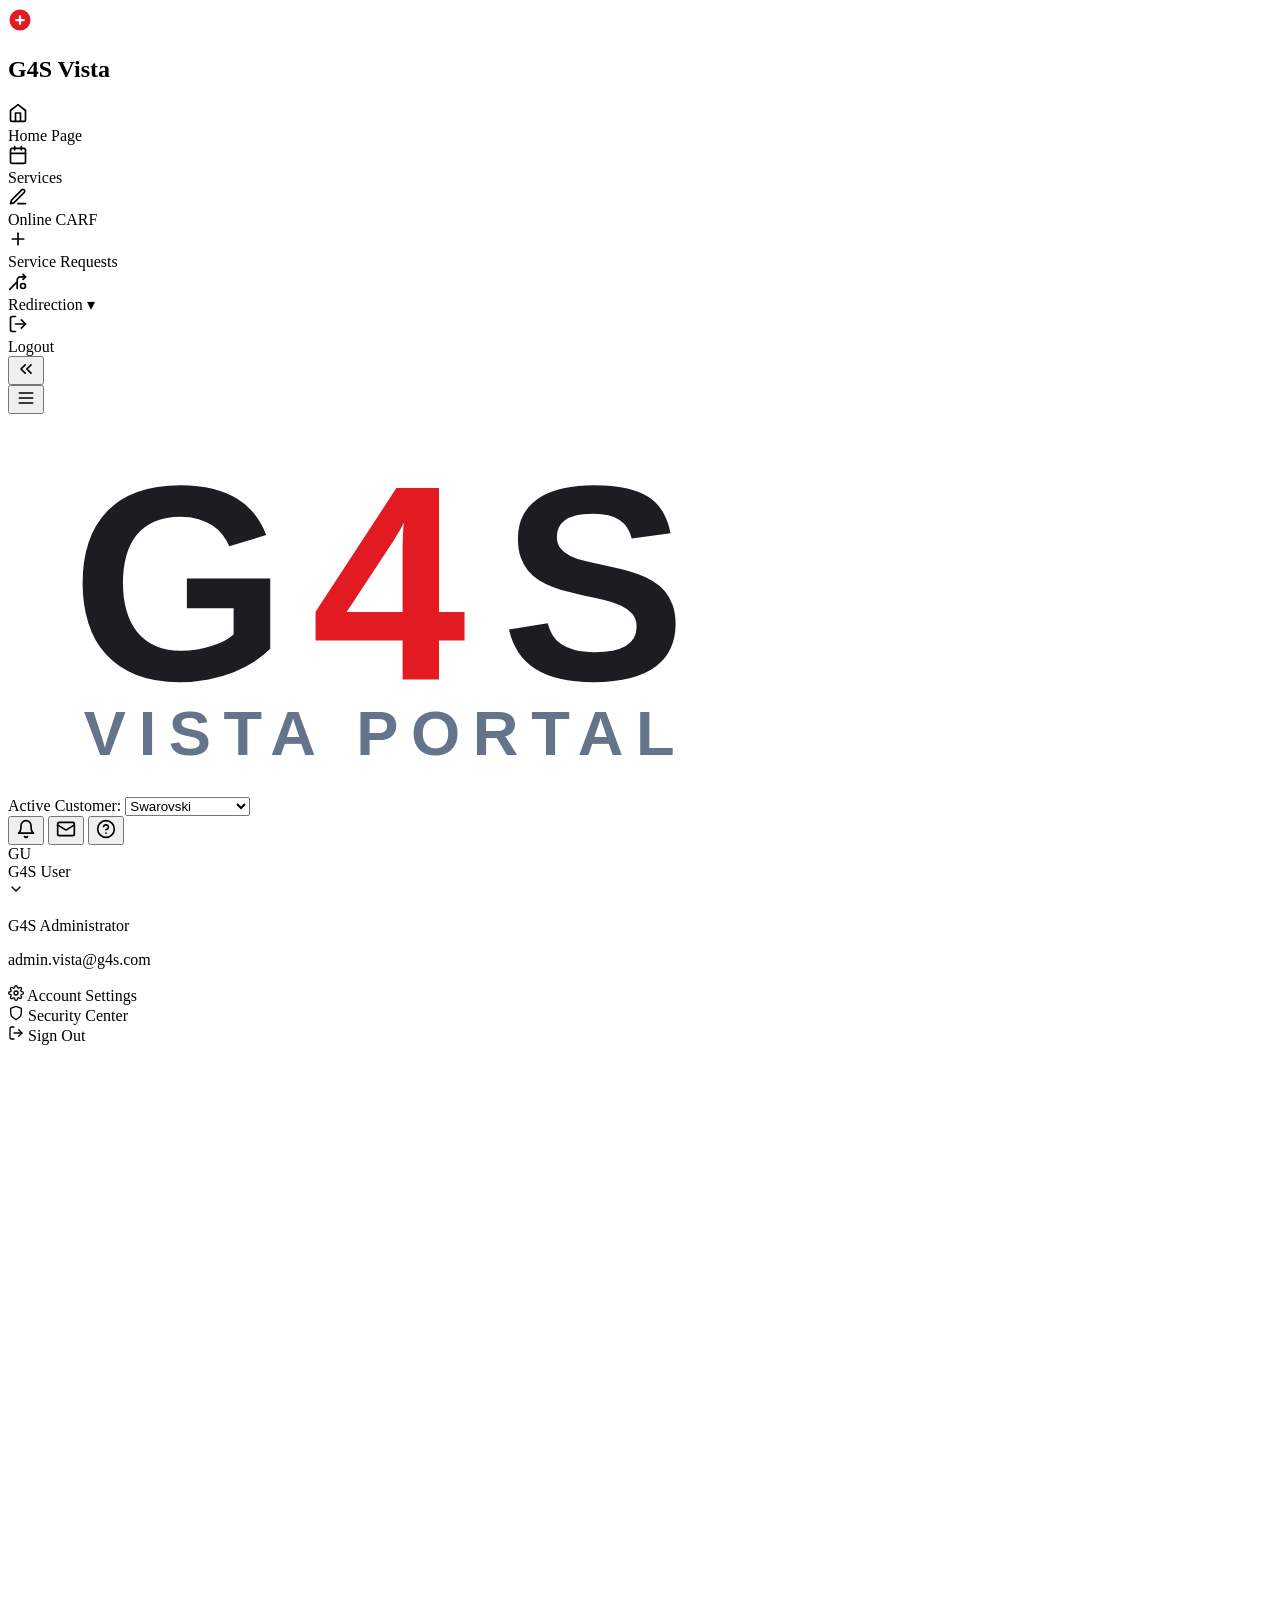
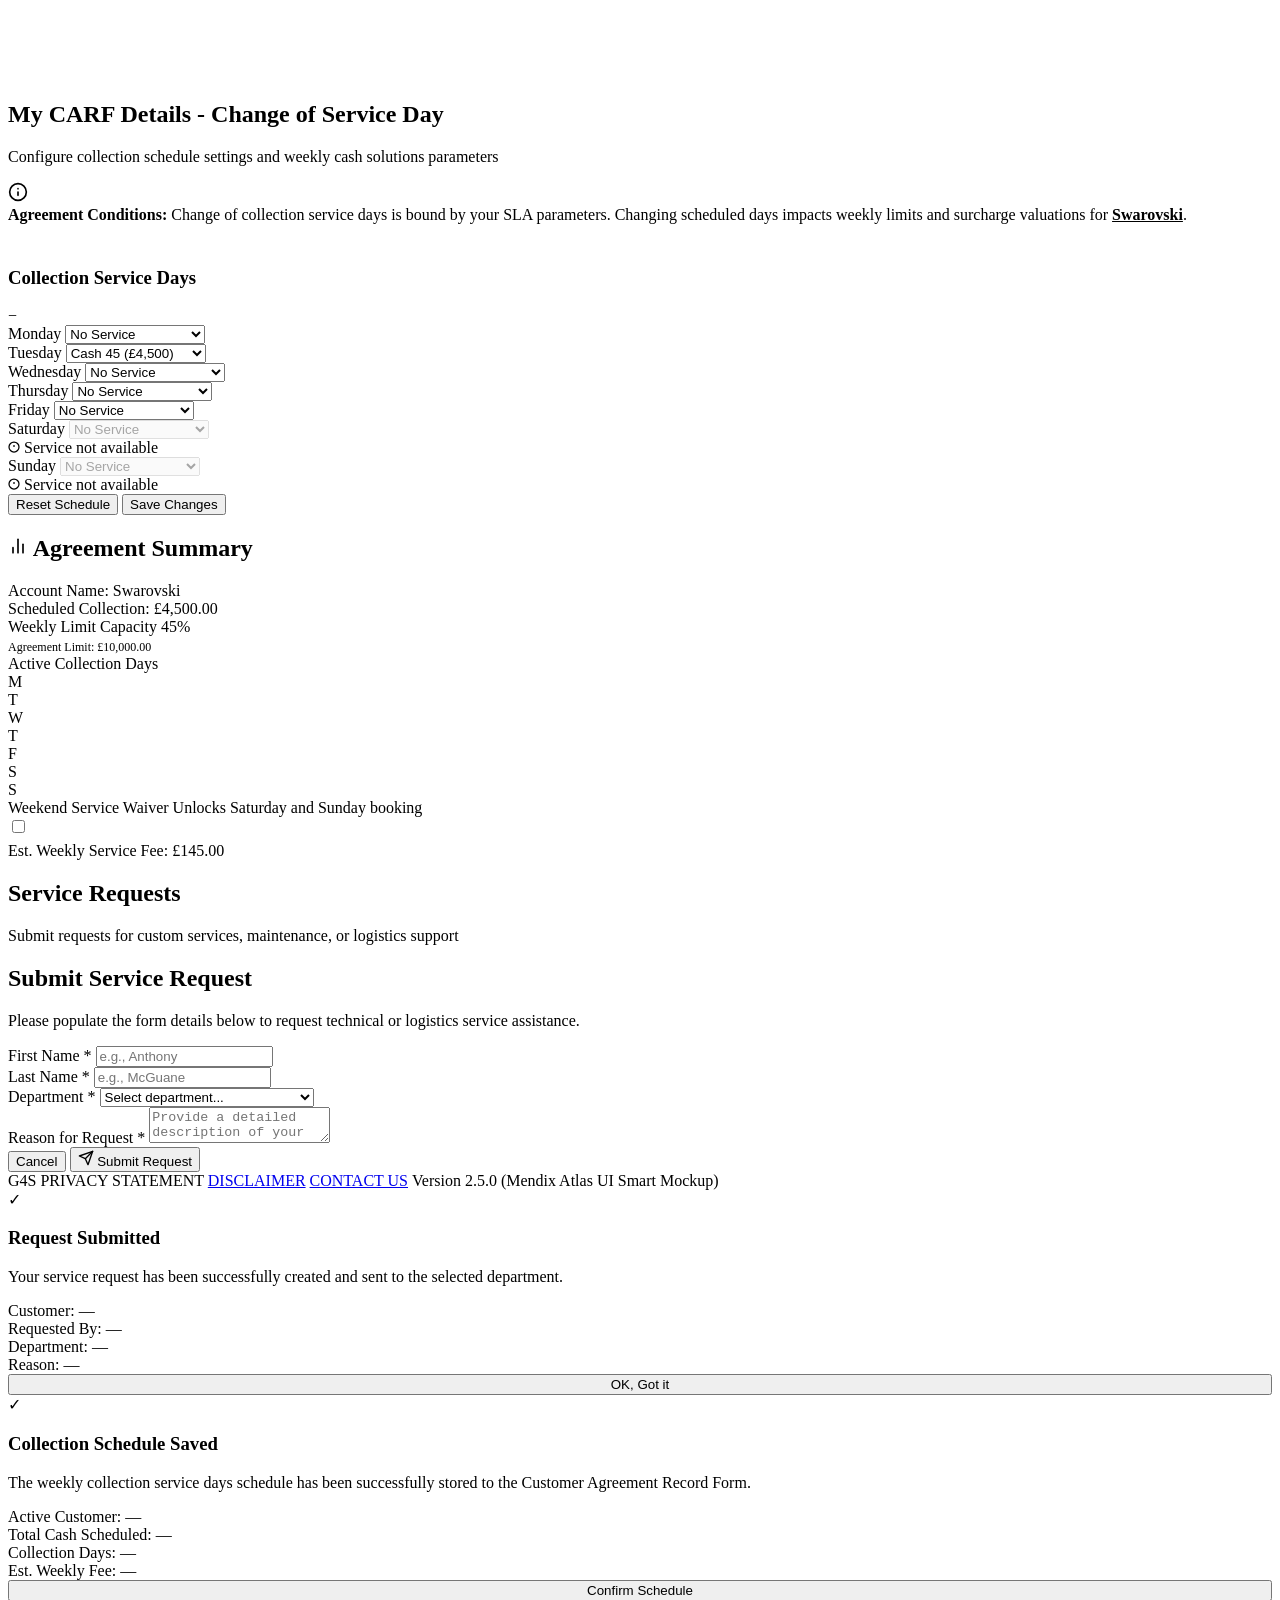
==== commit 3d76d9db: "Add files via upload" ====
--- a/index.html
+++ b/index.html
@@ -3,277 +3,545 @@
 <head>
   <meta charset="UTF-8">
   <meta name="viewport" content="width=device-width, initial-scale=1.0">
-  <title>G4S Portal - Contract Amendment & Site Provisioning</title>
-  <!-- Google Fonts for premium typography -->
-  <link rel="preconnect" href="https://fonts.googleapis.com">
-  <link rel="preconnect" href="https://fonts.gstatic.com" crossorigin>
-  <link href="https://fonts.googleapis.com/css2?family=Inter:wght@300;400;500;600;700&family=Outfit:wght@400;500;600;700;800;900&display=swap" rel="stylesheet">
+  <title>G4S Vista Portal - Service Request & CARF Management</title>
   <link rel="stylesheet" href="style.css">
 </head>
 <body>
 
-  <div class="app-container">
-    <!-- Left Navigation Sidebar -->
-    <aside class="sidebar">
+  <div class="app-wrapper">
+    <!-- Collapsible Sidebar Menu -->
+    <aside class="sidebar" id="sidebar">
       <div class="sidebar-header">
-        <div class="logo-wrapper">
-          <span class="logo-g">G</span>
-          <span class="logo-4">4</span>
-          <span class="logo-s">S</span>
-        </div>
+        <svg width="24" height="24" viewBox="0 0 32 32" fill="none" xmlns="http://www.w3.org/2000/svg">
+          <circle cx="16" cy="16" r="14" fill="#e21a22" />
+          <path d="M11 16H21M16 11V21" stroke="#ffffff" stroke-width="3" stroke-linecap="round"/>
+        </svg>
+        <h2>G4S Vista</h2>
       </div>
+      
       <nav class="sidebar-menu">
-        <div class="menu-item disabled" title="Home Page">
-          <span class="menu-icon">🏠</span>
-          <span class="menu-text">Home Page</span>
-        </div>
-        <div class="menu-item disabled" title="Services">
-          <span class="menu-icon">💼</span>
-          <span class="menu-text">Services</span>
-        </div>
-        <div class="menu-item active" id="nav-contract-amendment" title="Contract Amendment">
-          <span class="menu-icon">📝</span>
-          <span class="menu-text">Contract Amendment</span>
-        </div>
-        <div class="menu-item disabled" title="Redirection">
-          <span class="menu-icon">🔄</span>
-          <span class="menu-text">Redirection ▾</span>
-        </div>
-        <div class="menu-item disabled" title="Logout">
-          <span class="menu-icon">🚪</span>
-          <span class="menu-text">Logout</span>
+        <div class="menu-item" title="Home Page" onclick="switchView('home')">
+          <div class="menu-item-icon">
+            <svg xmlns="http://www.w3.org/2000/svg" width="20" height="20" viewBox="0 0 24 24" fill="none" stroke="currentColor" stroke-width="2" stroke-linecap="round" stroke-linejoin="round"><path d="m3 9 9-7 9 7v11a2 2 0 0 1-2 2H5a2 2 0 0 1-2-2z"/><polyline points="9 22 9 12 15 12 15 22"/></svg>
+          </div>
+          <span class="menu-item-text">Home Page</span>
+        </div>
+        
+        <div class="menu-item" title="Services" onclick="switchView('services')">
+          <div class="menu-item-icon">
+            <svg xmlns="http://www.w3.org/2000/svg" width="20" height="20" viewBox="0 0 24 24" fill="none" stroke="currentColor" stroke-width="2" stroke-linecap="round" stroke-linejoin="round"><rect width="18" height="18" x="3" y="4" rx="2" ry="2"/><line x1="16" x2="16" y1="2" y2="6"/><line x1="8" x2="8" y1="2" y2="6"/><line x1="3" x2="21" y1="10" y2="10"/></svg>
+          </div>
+          <span class="menu-item-text">Services</span>
+        </div>
+        
+        <div class="menu-item active" id="nav-carf" title="Online CARF" onclick="switchView('carf')">
+          <div class="menu-item-icon">
+            <svg xmlns="http://www.w3.org/2000/svg" width="20" height="20" viewBox="0 0 24 24" fill="none" stroke="currentColor" stroke-width="2" stroke-linecap="round" stroke-linejoin="round"><path d="M12 20h9"/><path d="M16.5 3.5a2.12 2.12 0 0 1 3 3L7 19l-4 1 1-4Z"/></svg>
+          </div>
+          <span class="menu-item-text">Online CARF</span>
+        </div>
+
+        <div class="menu-item" id="nav-requests" title="Service Requests" onclick="switchView('requests')">
+          <div class="menu-item-icon">
+            <svg xmlns="http://www.w3.org/2000/svg" width="20" height="20" viewBox="0 0 24 24" fill="none" stroke="currentColor" stroke-width="2" stroke-linecap="round" stroke-linejoin="round"><path d="M5 12h14"/><path d="M12 5v14"/></svg>
+          </div>
+          <span class="menu-item-text">Service Requests</span>
+        </div>
+        
+        <div class="menu-item" title="Redirection" id="nav-redirect" onclick="toggleRedirectSubmenu()">
+          <div class="menu-item-icon">
+            <svg xmlns="http://www.w3.org/2000/svg" width="20" height="20" viewBox="0 0 24 24" fill="none" stroke="currentColor" stroke-width="2" stroke-linecap="round" stroke-linejoin="round"><path d="M10 14 2 22"/><path d="m18 10 3-3-3-3"/><path d="M21 7h-6a4 4 0 0 0-4 4v10"/><circle cx="18" cy="18" r="3"/></svg>
+          </div>
+          <span class="menu-item-text">Redirection ▾</span>
+        </div>
+        
+        <div class="menu-item" title="Logout" onclick="showToast('Logout simulation triggered', 'info')">
+          <div class="menu-item-icon">
+            <svg xmlns="http://www.w3.org/2000/svg" width="20" height="20" viewBox="0 0 24 24" fill="none" stroke="currentColor" stroke-width="2" stroke-linecap="round" stroke-linejoin="round"><path d="M9 21H5a2 2 0 0 1-2-2V5a2 2 0 0 1 2-2h4"/><polyline points="16 17 21 12 16 7"/><line x1="21" x2="9" y1="12" y2="12"/></svg>
+          </div>
+          <span class="menu-item-text">Logout</span>
         </div>
       </nav>
+      
       <div class="sidebar-footer">
-        <span>CARF v3.1.2</span>
+        <button class="collapse-btn" id="sidebar-collapse-btn" title="Collapse Menu">
+          <svg id="collapse-icon" xmlns="http://www.w3.org/2000/svg" width="20" height="20" viewBox="0 0 24 24" fill="none" stroke="currentColor" stroke-width="2" stroke-linecap="round" stroke-linejoin="round"><polyline points="11 17 6 12 11 7"/><polyline points="18 17 13 12 18 7"/></svg>
+        </button>
       </div>
     </aside>
 
-    <!-- Main Workspace -->
+    <!-- Main Layout Container -->
     <div class="main-layout">
+      
       <!-- Top Header Bar -->
       <header class="header">
         <div class="header-left">
-          <button class="menu-toggle" aria-label="Toggle Menu">
-            <span class="toggle-line"></span>
-            <span class="toggle-line"></span>
-            <span class="toggle-line"></span>
+          <button class="menu-toggle-btn" id="menu-toggle-btn" title="Toggle Navigation">
+            <svg xmlns="http://www.w3.org/2000/svg" width="20" height="20" viewBox="0 0 24 24" fill="none" stroke="currentColor" stroke-width="2" stroke-linecap="round" stroke-linejoin="round"><line x1="4" x2="20" y1="12" y2="12"/><line x1="4" x2="20" y1="6" y2="6"/><line x1="4" x2="20" y1="18" y2="18"/></svg>
           </button>
-          <h2 class="portal-brand">G4S SECURE SOLUTIONS</h2>
-        </div>
+          <div class="logo-container">
+            <svg viewBox="0 0 200 60" xmlns="http://www.w3.org/2000/svg">
+              <text x="10" y="42" font-family="'Outfit', sans-serif" font-weight="900" font-size="44" fill="#1b1d21">G</text>
+              <text x="48" y="42" font-family="'Outfit', sans-serif" font-weight="900" font-size="44" fill="#e21a22">4</text>
+              <text x="78" y="42" font-family="'Outfit', sans-serif" font-weight="900" font-size="44" fill="#1b1d21">S</text>
+              <text x="12" y="54" font-family="'Inter', sans-serif" font-weight="700" font-size="10" fill="#64748b" letter-spacing="2">VISTA PORTAL</text>
+            </svg>
+          </div>
+        </div>
+
         <div class="header-right">
-          <div class="user-info">
-            <span class="user-role">CARF TESTER</span>
-            <span class="user-avatar">CT</span>
-          </div>
-          <button class="help-btn" title="Help Reference" onclick="showHelpInfo()">?</button>
+          <!-- Active Customer Dropdown selector -->
+          <div class="customer-select-box">
+            <label for="active-customer">Active Customer:</label>
+            <select id="active-customer" class="custom-select">
+              <option value="Swarovski">Swarovski</option>
+              <option value="Tesco plc">Tesco plc</option>
+              <option value="Sainsbury's">Sainsbury's</option>
+              <option value="Marks & Spencer">Marks & Spencer</option>
+            </select>
+          </div>
+
+          <!-- Alert, Notification, Help Buttons -->
+          <div class="header-icon-group">
+            <button class="header-icon-btn" title="Notifications">
+              <svg xmlns="http://www.w3.org/2000/svg" width="20" height="20" viewBox="0 0 24 24" fill="none" stroke="currentColor" stroke-width="2" stroke-linecap="round" stroke-linejoin="round"><path d="M18 8A6 6 0 0 0 6 8c0 7-3 9-3 9h18s-3-2-3-9"/><path d="M13.73 21a2 2 0 0 1-3.46 0"/></svg>
+              <span class="badge"></span>
+            </button>
+            <button class="header-icon-btn" title="Messages">
+              <svg xmlns="http://www.w3.org/2000/svg" width="20" height="20" viewBox="0 0 24 24" fill="none" stroke="currentColor" stroke-width="2" stroke-linecap="round" stroke-linejoin="round"><rect width="20" height="16" x="2" y="4" rx="2"/><path d="m22 7-8.97 5.7a1.94 1.94 0 0 1-2.06 0L2 7"/></svg>
+            </button>
+            <button class="header-icon-btn" title="Help Reference" onclick="showHelpInfo()">
+              <svg xmlns="http://www.w3.org/2000/svg" width="20" height="20" viewBox="0 0 24 24" fill="none" stroke="currentColor" stroke-width="2" stroke-linecap="round" stroke-linejoin="round"><circle cx="12" cy="12" r="10"/><path d="M9.09 9a3 3 0 0 1 5.83 1c0 2-3 3-3 3"/><line x1="12" x2="12.01" y1="17" y2="17"/></svg>
+            </button>
+          </div>
+
+          <!-- User Profile & Dropdown Placeholder -->
+          <div class="user-profile" id="user-profile-trigger">
+            <div class="user-avatar">GU</div>
+            <span>G4S User</span>
+            <div class="dropdown-arrow">
+              <svg xmlns="http://www.w3.org/2000/svg" width="16" height="16" viewBox="0 0 24 24" fill="none" stroke="currentColor" stroke-width="2" stroke-linecap="round" stroke-linejoin="round"><polyline points="6 9 12 15 18 9"/></svg>
+            </div>
+            
+            <!-- Dropdown Menu Panel -->
+            <div class="profile-dropdown" id="profile-dropdown">
+              <div class="dropdown-header">
+                <p class="name">G4S Administrator</p>
+                <p class="email">admin.vista@g4s.com</p>
+              </div>
+              <div class="dropdown-item" onclick="switchView('profile')">
+                <svg xmlns="http://www.w3.org/2000/svg" width="16" height="16" viewBox="0 0 24 24" fill="none" stroke="currentColor" stroke-width="2" stroke-linecap="round" stroke-linejoin="round"><circle cx="12" cy="12" r="3"/><path d="M19.4 15a1.65 1.65 0 0 0 .33 1.82l.06.06a2 2 0 1 1-2.83 2.83l-.06-.06a1.65 1.65 0 0 0-1.82-.33 1.65 1.65 0 0 0-1 1.51V21a2 2 0 0 1-4 0v-.09A1.65 1.65 0 0 0 9 19.4a1.65 1.65 0 0 0-1.82.33l-.06.06a2 2 0 1 1-2.83-2.83l.06-.06a1.65 1.65 0 0 0 .33-1.82 1.65 1.65 0 0 0-1.51-1H3a2 2 0 0 1 0-4h.09A1.65 1.65 0 0 0 4.6 9a1.65 1.65 0 0 0-.33-1.82l-.06-.06a2 2 0 1 1 2.83-2.83l.06.06a1.65 1.65 0 0 0 1.82.33H9a1.65 1.65 0 0 0 1-1.51V3a2 2 0 0 1 4 0v.09a1.65 1.65 0 0 0 1 1.51 1.65 1.65 0 0 0 1.82-.33l.06-.06a2 2 0 1 1 2.83 2.83l-.06.06a1.65 1.65 0 0 0-.33 1.82V9a1.65 1.65 0 0 0 1.51 1H21a2 2 0 0 1 0 4h-.09a1.65 1.65 0 0 0-1.51 1z"/></svg>
+                Account Settings
+              </div>
+              <div class="dropdown-item" onclick="showToast('Security checks verified', 'success')">
+                <svg xmlns="http://www.w3.org/2000/svg" width="16" height="16" viewBox="0 0 24 24" fill="none" stroke="currentColor" stroke-width="2" stroke-linecap="round" stroke-linejoin="round"><path d="M12 22s8-4 8-10V5l-8-3-8 3v7c0 6 8 10 8 10z"/></svg>
+                Security Center
+              </div>
+              <div class="dropdown-divider"></div>
+              <div class="dropdown-item" onclick="showToast('Log out simulation triggered', 'info')">
+                <svg xmlns="http://www.w3.org/2000/svg" width="16" height="16" viewBox="0 0 24 24" fill="none" stroke="currentColor" stroke-width="2" stroke-linecap="round" stroke-linejoin="round"><path d="M9 21H5a2 2 0 0 1-2-2V5a2 2 0 0 1 2-2h4"/><polyline points="16 17 21 12 16 7"/><line x1="21" x2="9" y1="12" y2="12"/></svg>
+                Sign Out
+              </div>
+            </div>
+          </div>
         </div>
       </header>
 
-      <!-- Scrollable Main Content -->
+      <!-- Scroll Container Area -->
       <main class="content-area">
-
-        <!-- ==================== STEP 0: MY CONTRACT AMENDMENT OVERVIEW (BASE TEMPLATE) ==================== -->
-        <section id="step-0" class="wizard-step active">
-          <!-- Money Banner -->
-          <div class="banner">
+        
+        <!-- ================== VIEW 1: ONLINE CARF VIEW (DEFAULT) ================== -->
+        <div id="view-carf" class="portal-view active-view">
+          
+          <!-- Banner displaying active customer context -->
+          <section class="banner">
+            <div class="banner-bg"></div>
+            <!-- Interactive cash background decoration -->
+            <svg class="banner-cash-img" viewBox="0 0 300 150" fill="none" xmlns="http://www.w3.org/2000/svg">
+              <rect x="20" y="30" width="100" height="50" rx="4" fill="rgba(255,255,255,0.08)" transform="rotate(-15 20 30)" stroke="rgba(255,255,255,0.15)" stroke-width="2"/>
+              <circle cx="70" cy="55" r="12" fill="rgba(255,255,255,0.05)"/>
+              <rect x="90" y="10" width="100" height="50" rx="4" fill="rgba(255,255,255,0.08)" transform="rotate(25 90 10)" stroke="rgba(255,255,255,0.15)" stroke-width="2"/>
+              <rect x="140" y="60" width="100" height="50" rx="4" fill="rgba(255,255,255,0.08)" transform="rotate(-5 140 60)" stroke="rgba(255,255,255,0.15)" stroke-width="2"/>
+            </svg>
+            <div class="banner-overlay"></div>
             <div class="banner-content">
-              <h1>My Contract Amendment Overview</h1>
-              <p>Manage, review, and create weekly cash solutions and scheduled service adjustments</p>
-            </div>
-          </div>
-
-          <div class="card table-card">
-            <div class="card-toolbar">
-              <button class="btn btn-success" id="btn-new-carf">
-                <span class="btn-icon">+</span> New CARF
-              </button>
-              <div class="table-pagination-info">
-                Showing 1 to 3 of 108 amendments
-              </div>
-            </div>
-
-            <div class="table-responsive">
-              <table class="g4s-table">
-                <thead>
-                  <tr>
-                    <th>CARF ID</th>
-                    <th>Date Submitted</th>
-                    <th>Amendment Type</th>
-                    <th>Status</th>
-                    <th>Reviewer Actions</th>
-                  </tr>
-                  <tr class="filter-row">
-                    <td><input type="text" placeholder="Search ID..." disabled></td>
-                    <td><input type="text" placeholder="Search Date..." disabled></td>
-                    <td><input type="text" placeholder="Search Type..." disabled></td>
-                    <td>
-                      <select disabled>
-                        <option value="">All Statuses</option>
-                      </select>
-                    </td>
-                    <td></td>
-                  </tr>
-                </thead>
-                <tbody id="overview-table-body">
-                  <tr>
-                    <td>03883412</td>
-                    <td>12/13/24, 7:30 AM</td>
-                    <td>Amend Bank Holiday Option</td>
-                    <td><span class="status-pill status-completed">Completed</span></td>
-                    <td><span style="color: var(--text-muted); font-size: 0.8rem; display: inline-flex; align-items: center; gap: 4px;">✔️ Actioned <span style="font-size: 0.75rem; color: #94a3b8;">(by Bob S.)</span></span></td>
-                  </tr>
-                  <tr>
-                    <td>03883411</td>
-                    <td>12/13/24, 7:30 AM</td>
-                    <td>Site Closure</td>
-                    <td><span class="status-pill status-review">Under Review</span></td>
-                    <td><button type="button" class="btn btn-secondary btn-xs btn-review-approve" data-id="03883411" data-client="TechCorp UK" data-site="TechCorp Headquarters" data-ticket="STK-990812" data-reason="Operational Site Closure due to consolidation" data-current-col="Weekly G4S Cash Processing" data-current-del="Every 4 weeks Central Bank" data-new-col="None" data-new-del="None">Review & Approve ↗️</button></td>
-                  </tr>
-                  <tr>
-                    <td>03882296</td>
-                    <td>12/13/23, 7:30 PM</td>
-                    <td>Change of Service Day</td>
-                    <td><span class="status-pill status-waiting">Waiting On Customer</span></td>
-                    <td>—</td>
-                  </tr>
-                </tbody>
-              </table>
-            </div>
-
-            <div class="table-footer">
-              <div class="pagination-controls">
-                <button class="page-btn disabled" disabled>⏮</button>
-                <button class="page-btn disabled" disabled>◀</button>
-                <span class="pagination-text">1 to 20 of 108</span>
-                <button class="page-btn active" onclick="alert('Only New CARF is active')">▶</button>
-                <button class="page-btn" onclick="alert('Only New CARF is active')">⏭</button>
-              </div>
-            </div>
-          </div>
-        </section>
-
-
-        <!-- ==================== STEP 1: NEW SITE HOME PAGE ==================== -->
-        <section id="step-1" class="wizard-step">
-          <!-- Banner -->
-          <div class="banner">
+              <h1 class="banner-title">My CARF Details - Change of Service Day</h1>
+              <p class="banner-subtitle">Configure collection schedule settings and weekly cash solutions parameters</p>
+            </div>
+          </section>
+
+          <!-- Info alert warning box (simulates customer notice) -->
+          <section class="info-alert" id="carf-notice-banner">
+            <div class="info-alert-icon">
+              <svg xmlns="http://www.w3.org/2000/svg" width="20" height="20" viewBox="0 0 24 24" fill="none" stroke="currentColor" stroke-width="2" stroke-linecap="round" stroke-linejoin="round"><circle cx="12" cy="12" r="10"/><line x1="12" x2="12" y1="16" y2="12"/><line x1="12" x2="12.01" y1="8" y2="8"/></svg>
+            </div>
+            <div class="info-alert-content">
+              <strong>Agreement Conditions:</strong> Change of collection service days is bound by your SLA parameters. Changing scheduled days impacts weekly limits and surcharge valuations for <span id="carf-banner-customer" style="text-decoration: underline; font-weight: 700;">Swarovski</span>.
+            </div>
+          </section>
+
+          <!-- 2 Column Master Split grid -->
+          <div class="split-layout-grid">
+            
+            <!-- Left Side: Collapsible collection service card -->
+            <div class="collapsible-card" id="collection-days-card">
+              <div class="card-accordion-header" onclick="toggleAccordion('collection-days-card')">
+                <div class="accordion-title-block">
+                  <svg xmlns="http://www.w3.org/2000/svg" width="20" height="20" viewBox="0 0 24 24" fill="none" stroke="var(--g4s-red)" stroke-width="2.5"><rect width="18" height="18" x="3" y="4" rx="2" ry="2"/><line x1="16" x2="16" y1="2" y2="6"/><line x1="8" x2="8" y1="2" y2="6"/><line x1="3" x2="21" y1="10" y2="10"/></svg>
+                  <h3>Collection Service Days</h3>
+                </div>
+                <div class="accordion-toggle-icon">−</div>
+              </div>
+              
+              <div class="accordion-body-wrapper">
+                <div class="accordion-card-content">
+                  <div class="weekday-grid">
+                    
+                    <!-- Monday -->
+                    <div class="day-input-card" id="card-monday">
+                      <span class="day-label">Monday</span>
+                      <select class="service-select" id="select-monday" onchange="recalculateCARF()">
+                        <option value="0">No Service</option>
+                        <option value="1000">Cash 10 (£1,000)</option>
+                        <option value="2000">Cash 20 (£2,000)</option>
+                        <option value="4500">Cash 45 (£4,500)</option>
+                        <option value="10000">Cash 100 (£10,000)</option>
+                      </select>
+                    </div>
+
+                    <!-- Tuesday -->
+                    <div class="day-input-card" id="card-tuesday">
+                      <span class="day-label">Tuesday</span>
+                      <select class="service-select" id="select-tuesday" onchange="recalculateCARF()">
+                        <option value="0">No Service</option>
+                        <option value="1000">Cash 10 (£1,000)</option>
+                        <option value="2000">Cash 20 (£2,000)</option>
+                        <option value="4500" selected>Cash 45 (£4,500)</option>
+                        <option value="10000">Cash 100 (£10,000)</option>
+                      </select>
+                    </div>
+
+                    <!-- Wednesday -->
+                    <div class="day-input-card" id="card-wednesday">
+                      <span class="day-label">Wednesday</span>
+                      <select class="service-select" id="select-wednesday" onchange="recalculateCARF()">
+                        <option value="0">No Service</option>
+                        <option value="1000">Cash 10 (£1,000)</option>
+                        <option value="2000">Cash 20 (£2,000)</option>
+                        <option value="4500">Cash 45 (£4,500)</option>
+                        <option value="10000">Cash 100 (£10,000)</option>
+                      </select>
+                    </div>
+
+                    <!-- Thursday -->
+                    <div class="day-input-card" id="card-thursday">
+                      <span class="day-label">Thursday</span>
+                      <select class="service-select" id="select-thursday" onchange="recalculateCARF()">
+                        <option value="0">No Service</option>
+                        <option value="1000">Cash 10 (£1,000)</option>
+                        <option value="2000">Cash 20 (£2,000)</option>
+                        <option value="4500">Cash 45 (£4,500)</option>
+                        <option value="10000">Cash 100 (£10,000)</option>
+                      </select>
+                    </div>
+
+                    <!-- Friday -->
+                    <div class="day-input-card" id="card-friday">
+                      <span class="day-label">Friday</span>
+                      <select class="service-select" id="select-friday" onchange="recalculateCARF()">
+                        <option value="0">No Service</option>
+                        <option value="1000">Cash 10 (£1,000)</option>
+                        <option value="2000">Cash 20 (£2,000)</option>
+                        <option value="4500">Cash 45 (£4,500)</option>
+                        <option value="10000">Cash 100 (£10,000)</option>
+                      </select>
+                    </div>
+
+                    <!-- Saturday -->
+                    <div class="day-input-card disabled" id="card-saturday">
+                      <span class="day-label">Saturday</span>
+                      <select class="service-select" id="select-saturday" onchange="recalculateCARF()" disabled>
+                        <option value="0" selected>No Service</option>
+                        <option value="1000">Cash 10 (£1,000)</option>
+                        <option value="2000">Cash 20 (£2,000)</option>
+                        <option value="4500">Cash 45 (£4,500)</option>
+                        <option value="10000">Cash 100 (£10,000)</option>
+                      </select>
+                      <div class="service-warning-label" id="warning-saturday">
+                        <svg xmlns="http://www.w3.org/2000/svg" width="12" height="12" viewBox="0 0 24 24" fill="none" stroke="currentColor" stroke-width="2.5"><circle cx="12" cy="12" r="10"/><line x1="12" x2="12" y1="8" y2="12"/><line x1="12" x2="12.01" y1="16" y2="16"/></svg>
+                        Service not available
+                      </div>
+                    </div>
+
+                    <!-- Sunday -->
+                    <div class="day-input-card disabled" id="card-sunday">
+                      <span class="day-label">Sunday</span>
+                      <select class="service-select" id="select-sunday" onchange="recalculateCARF()" disabled>
+                        <option value="0" selected>No Service</option>
+                        <option value="1000">Cash 10 (£1,000)</option>
+                        <option value="2000">Cash 20 (£2,000)</option>
+                        <option value="4500">Cash 45 (£4,500)</option>
+                        <option value="10000">Cash 100 (£10,000)</option>
+                      </select>
+                      <div class="service-warning-label" id="warning-sunday">
+                        <svg xmlns="http://www.w3.org/2000/svg" width="12" height="12" viewBox="0 0 24 24" fill="none" stroke="currentColor" stroke-width="2.5"><circle cx="12" cy="12" r="10"/><line x1="12" x2="12" y1="8" y2="12"/><line x1="12" x2="12.01" y1="16" y2="16"/></svg>
+                        Service not available
+                      </div>
+                    </div>
+
+                  </div>
+                </div>
+                
+                <div class="accordion-card-footer">
+                  <button type="button" class="btn btn-secondary" onclick="resetCARFForm()">Reset Schedule</button>
+                  <button type="button" class="btn btn-primary" onclick="submitCARFSchedule()">Save Changes</button>
+                </div>
+              </div>
+            </div>
+            
+            <!-- Right Side: Live Analytics Panel -->
+            <div class="analytics-panel-card">
+              <h2 class="panel-title">
+                <svg xmlns="http://www.w3.org/2000/svg" width="20" height="20" viewBox="0 0 24 24" fill="none" stroke="currentColor" stroke-width="2" stroke-linecap="round" stroke-linejoin="round"><line x1="18" x2="18" y1="20" y2="10"/><line x1="12" x2="12" y1="20" y2="4"/><line x1="6" x2="6" y1="20" y2="14"/></svg>
+                Agreement Summary
+              </h2>
+
+              <!-- Active Customer Parameter -->
+              <div class="analytics-metric-row">
+                <span class="metric-label">Account Name:</span>
+                <span class="metric-val" id="analytics-customer">Swarovski</span>
+              </div>
+
+              <!-- Scheduled Value Parameter -->
+              <div class="analytics-metric-row">
+                <span class="metric-label">Scheduled Collection:</span>
+                <span class="metric-val large" id="analytics-scheduled-val">£4,500.00</span>
+              </div>
+
+              <!-- Agreement limit progress gauge -->
+              <div class="capacity-gauge-container">
+                <div class="gauge-header">
+                  <span>Weekly Limit Capacity</span>
+                  <span id="gauge-capacity-percent">45%</span>
+                </div>
+                <div class="gauge-bar">
+                  <div class="gauge-fill" id="gauge-fill" style="width: 45%;"></div>
+                </div>
+                <div class="analytics-metric-row" style="margin-top: 4px; font-size: 0.75rem;">
+                  <span class="metric-label">Agreement Limit:</span>
+                  <span class="metric-val" id="analytics-limit-val">£10,000.00</span>
+                </div>
+              </div>
+
+              <div class="dropdown-divider"></div>
+
+              <!-- Live Calendar Timeline -->
+              <div class="timeline-calendar-wrapper">
+                <span class="timeline-title">Active Collection Days</span>
+                <div class="timeline-grid">
+                  <div class="timeline-day-col" id="timeline-mon"><span class="timeline-day-name">M</span><div class="timeline-day-dot"></div></div>
+                  <div class="timeline-day-col active" id="timeline-tue"><span class="timeline-day-name">T</span><div class="timeline-day-dot"></div></div>
+                  <div class="timeline-day-col" id="timeline-wed"><span class="timeline-day-name">W</span><div class="timeline-day-dot"></div></div>
+                  <div class="timeline-day-col" id="timeline-thu"><span class="timeline-day-name">T</span><div class="timeline-day-dot"></div></div>
+                  <div class="timeline-day-col" id="timeline-fri"><span class="timeline-day-name">F</span><div class="timeline-day-dot"></div></div>
+                  <div class="timeline-day-col" id="timeline-sat"><span class="timeline-day-name">S</span><div class="timeline-day-dot"></div></div>
+                  <div class="timeline-day-col" id="timeline-sun"><span class="timeline-day-name">S</span><div class="timeline-day-dot"></div></div>
+                </div>
+              </div>
+
+              <div class="dropdown-divider"></div>
+
+              <!-- Custom Weekend Waiver Switch -->
+              <div class="toggle-field-container">
+                <div class="toggle-info">
+                  <span class="toggle-title">Weekend Service Waiver</span>
+                  <span class="toggle-desc">Unlocks Saturday and Sunday booking</span>
+                </div>
+                <label class="switch">
+                  <input type="checkbox" id="weekend-waiver-toggle" onchange="toggleWeekendWaiver()">
+                  <span class="slider"></span>
+                </label>
+              </div>
+
+              <!-- Est Service Charge -->
+              <div class="analytics-metric-row" style="margin-top: 5px;">
+                <span class="metric-label">Est. Weekly Service Fee:</span>
+                <span class="metric-val" id="analytics-fee">£145.00</span>
+              </div>
+            </div>
+
+          </div>
+        </div>
+
+        <!-- ================== VIEW 2: SERVICE REQUESTS VIEW ================== -->
+        <div id="view-requests" class="portal-view">
+          
+          <!-- Banner for requests view -->
+          <section class="banner">
+            <div class="banner-bg"></div>
+            <div class="banner-overlay"></div>
             <div class="banner-content">
-              <h1>Contract Amendment - New Site</h1>
-              <p>Step 1: Set up site provisioning scheduling details and parameters</p>
-            </div>
-          </div>
-
-          <div class="card form-card">
-            <div class="form-grid-columns">
-              <!-- Customer Selection -->
-              <div class="field-group">
-                <label for="step1-customer">Customer <span class="required">*</span></label>
-                <select id="step1-customer" class="form-control-select">
-                  <option value="" disabled selected>Select Customer...</option>
-                  <option value="Test Customer">Test Customer</option>
-                </select>
-              </div>
-
-              <!-- CARF Request Type -->
-              <div class="field-group">
-                <label for="step1-request-type">CARF Request Type <span class="required">*</span></label>
-                <select id="step1-request-type" class="form-control-select" disabled>
-                  <option value="New Site" selected>New Site</option>
-                </select>
-              </div>
-
-              <!-- Contract -->
-              <div class="field-group">
-                <label for="step1-contract">Contract <span class="required">*</span></label>
-                <input type="text" id="step1-contract" class="form-control-input" value="40001003" placeholder="e.g., 40001003">
-              </div>
-
-              <!-- Date Picker Input -->
-              <div class="field-group full-width-sm">
-                <label for="step1-start-date">When would you like your scheduled services to start? <span class="required">*</span></label>
-                <div class="date-input-container">
-                  <input type="text" id="step1-start-date" class="form-control-input" placeholder="dd/mm/yyyy" readonly>
-                  <button type="button" class="date-picker-trigger" id="btn-calendar-trigger" aria-label="Open Calendar">
-                    📅
+              <h1 class="banner-title">Service Requests</h1>
+              <p class="banner-subtitle">Submit requests for custom services, maintenance, or logistics support</p>
+            </div>
+          </section>
+
+          <!-- Centered Card container for form -->
+          <section class="viewport-card-container">
+            <div class="form-card">
+              
+              <div class="form-card-header">
+                <h1>Submit Service Request</h1>
+                <p>Please populate the form details below to request technical or logistics service assistance.</p>
+              </div>
+              
+              <!-- Input Fields Container -->
+              <form id="service-request-form" onsubmit="handleFormSubmit(event)">
+                <div class="form-card-body">
+                  <div class="form-grid">
+                    
+                    <!-- Row 1: First Name & Last Name (2 columns) -->
+                    <div class="field-group" id="group-first-name">
+                      <label for="first-name">First Name <span class="required">*</span></label>
+                      <input 
+                        type="text" 
+                        id="first-name" 
+                        class="form-control-input" 
+                        placeholder="e.g., Anthony" 
+                      >
+                      <div class="error-message" style="display: none;">First Name is required.</div>
+                    </div>
+
+                    <div class="field-group" id="group-last-name">
+                      <label for="last-name">Last Name <span class="required">*</span></label>
+                      <input 
+                        type="text" 
+                        id="last-name" 
+                        class="form-control-input" 
+                        placeholder="e.g., McGuane" 
+                      >
+                      <div class="error-message" style="display: none;">Last Name is required.</div>
+                    </div>
+
+                    <!-- Row 2: Department Dropdown (Full width/span 2) -->
+                    <div class="field-group full-width" id="group-department">
+                      <label for="department">Department <span class="required">*</span></label>
+                      <select id="department" class="form-control-select">
+                        <option value="" disabled selected>Select department...</option>
+                        <option value="Cash Solutions">Cash Operations & Logistics</option>
+                        <option value="Secure Monitoring">Control Room & Monitoring</option>
+                        <option value="Technical Support">Technical Integrations & Support</option>
+                        <option value="Finance & Accounting">Finance & Customer Accounting</option>
+                        <option value="Retail Security">Retail Security Operations</option>
+                      </select>
+                      <div class="error-message" style="display: none;">Please select a department.</div>
+                    </div>
+
+                    <!-- Row 3: Reason for Request Textarea (Full width/span 2) -->
+                    <div class="field-group full-width" id="group-reason">
+                      <label for="reason">Reason for Request <span class="required">*</span></label>
+                      <textarea 
+                        id="reason" 
+                        class="form-control-textarea" 
+                        placeholder="Provide a detailed description of your request, including relevant ticket numbers or order references if applicable..."
+                      ></textarea>
+                      <div class="error-message" style="display: none;">Please enter a reason for your request.</div>
+                    </div>
+
+                  </div>
+                </div>
+
+                <!-- Action Button Wrapper -->
+                <div class="form-card-footer">
+                  <button type="button" class="btn btn-secondary" onclick="resetForm()">Cancel</button>
+                  <button type="submit" class="btn btn-primary">
+                    <svg xmlns="http://www.w3.org/2000/svg" width="16" height="16" viewBox="0 0 24 24" fill="none" stroke="currentColor" stroke-width="2" stroke-linecap="round" stroke-linejoin="round"><line x1="22" x2="11" y1="2" y2="13"/><polygon points="22 2 15 22 11 13 2 9 22 2"/></svg>
+                    Submit Request
                   </button>
                 </div>
-              </div>
-            </div>
-
-            <div class="form-actions mt-3">
-              <button class="btn btn-secondary" onclick="goToStep(0)">Back</button>
-              <button class="btn btn-success" id="btn-add-site">Add Site</button>
-            </div>
-
-            <!-- Site list details table -->
-            <div class="sub-table-section mt-4">
-              <h3 class="section-title">Sites Draft List</h3>
-              <div class="table-responsive">
-                <table class="g4s-table compact-table">
-                  <thead>
-                    <tr>
-                      <th>Site Name</th>
-                      <th>Site Reference</th>
-                      <th>Address Line 1</th>
-                      <th>Address Line 2</th>
-                      <th>Address Line 3</th>
-                      <th>Town</th>
-                      <th>PostCode</th>
-                    </tr>
-                  </thead>
-                  <tbody>
-                    <tr class="empty-row">
-                      <td colspan="7" style="text-align: center; color: var(--text-muted); padding: 20px;">
-                        No sites added yet. Set start date and click "Add Site" to configure details.
-                      </td>
-                    </tr>
-                  </tbody>
-                </table>
-              </div>
-              <div class="table-footer compact-footer">
-                <span class="pagination-text">0 to 0 of 0</span>
-              </div>
-            </div>
-          </div>
-        </section>
-
-
-        <!-- ==================== STEP 2: COMBINED SITE DETAILS (PART 1 & 2) ==================== -->
-        <section id="step-2" class="wizard-step">
-          <!-- Banner -->
-          <div class="banner">
-            <div class="banner-content">
-              <h1>New Site Site Details</h1>
-              <p>Step 2: Configure site locations, operational hours, services, and banking information</p>
-            </div>
-          </div>
-
-          <div class="wizard-forms-container">
-            <!-- Accordion Section 1: Site Overview -->
-            <div class="accordion-card collapsed-active" id="acc-site-overview">
-              <button class="accordion-header" type="button" aria-expanded="true" onclick="toggleAccordion('acc-site-overview')">
-                <span class="accordion-title">🏢 Site Overview</span>
-                <span class="accordion-indicator">−</span>
-              </button>
-              <div class="accordion-content">
-                <div class="form-grid">
-                  <div class="field-group">
-                    <label for="s2-site-name">Site Name <span class="required">*</span></label>
-                    <input type="text" id="s2-site-name" class="form-control-input" placeholder="e.g., G4S Central Office">
-                  </div>
-                  <div class="field-group">
-                    <label for="s2-site-ref">Site Reference <span class="required">*</span></label>
-                    <input type="text" id="s2-site-ref" class="form-control-input" placeholder="e.g., REF-990812">
-                  </div>
-                  <div class="field-group">
-                    <label for="s2-trading-name">Trading Name Above The Door <span class="required">*</span></label>
-                    <input type="text" id="s2-trading-name" class="form-control-input" placeholder="e.g., Test Customer London">
-                  </div>
-                </div>
-              </div>
-            </div>
-
-            <!-- Accordion Section 2: Site Location -->
-            <div class="accordion-card collapsed-active" id="acc-site-location">
-              <button class="accordion-header" type="button" aria-expanded="true"+              </form>
+
+            </div>
+          </section>
+        </div>
+
+      </main>
+
+      <!-- Footer Links -->
+      <footer class="footer">
+        <span>G4S PRIVACY STATEMENT</span>
+        <a href="#disclaimer">DISCLAIMER</a>
+        <a href="#contact">CONTACT US</a>
+        <span style="margin-left: auto; font-weight: 500;">Version 2.5.0 (Mendix Atlas UI Smart Mockup)</span>
+      </footer>
+    </div>
+  </div>
+
+  <!-- Success Modal Overlay -->
+  <div class="modal-overlay" id="success-modal-overlay">
+    <div class="success-modal">
+      <div class="success-icon-wrapper">✓</div>
+      <h3>Request Submitted</h3>
+      <p>Your service request has been successfully created and sent to the selected department.</p>
+      
+      <!-- Summary details container -->
+      <div class="summary-container">
+        <div class="summary-row">
+          <span class="summary-label">Customer:</span>
+          <span class="summary-val" id="summary-customer">—</span>
+        </div>
+        <div class="summary-row">
+          <span class="summary-label">Requested By:</span>
+          <span class="summary-val" id="summary-requester">—</span>
+        </div>
+        <div class="summary-row">
+          <span class="summary-label">Department:</span>
+          <span class="summary-val" id="summary-department">—</span>
+        </div>
+        <div class="summary-row">
+          <span class="summary-label">Reason:</span>
+          <span class="summary-val" id="summary-reason">—</span>
+        </div>
+      </div>
+
+      <button class="btn btn-primary" style="width: 100%;" onclick="closeSuccessModal()">OK, Got it</button>
+    </div>
+  </div>
+
+  <!-- CARF Schedule Saved Success Modal Overlay -->
+  <div class="modal-overlay" id="carf-modal-overlay">
+    <div class="success-modal">
+      <div class="success-icon-wrapper">✓</div>
+      <h3>Collection Schedule Saved</h3>
+      <p>The weekly collection service days schedule has been successfully stored to the Customer Agreement Record Form.</p>
+      
+      <!-- Summary details container -->
+      <div class="summary-container">
+        <div class="summary-row">
+          <span class="summary-label">Active Customer:</span>
+          <span class="summary-val" id="carf-summary-customer">—</span>
+        </div>
+        <div class="summary-row">
+          <span class="summary-label">Total Cash Scheduled:</span>
+          <span class="summary-val" id="carf-summary-val">—</span>
+        </div>
+        <div class="summary-row">
+          <span class="summary-label">Collection Days:</span>
+          <span class="summary-val" id="carf-summary-days">—</span>
+        </div>
+        <div class="summary-row">
+          <span class="summary-label">Est. Weekly Fee:</span>
+          <span class="summary-val" id="carf-summary-fee">—</span>
+        </div>
+      </div>
+
+      <button class="btn btn-primary" style="width: 100%;" onclick="closeCARFModal()">Confirm Schedule</button>
+    </div>
+  </div>
+
+  <!-- Toast Notification Container -->
+  <div class="toast-container" id="toast-container"></div>
+
+  <script src="app.js"></script>
+</body>
+</html>
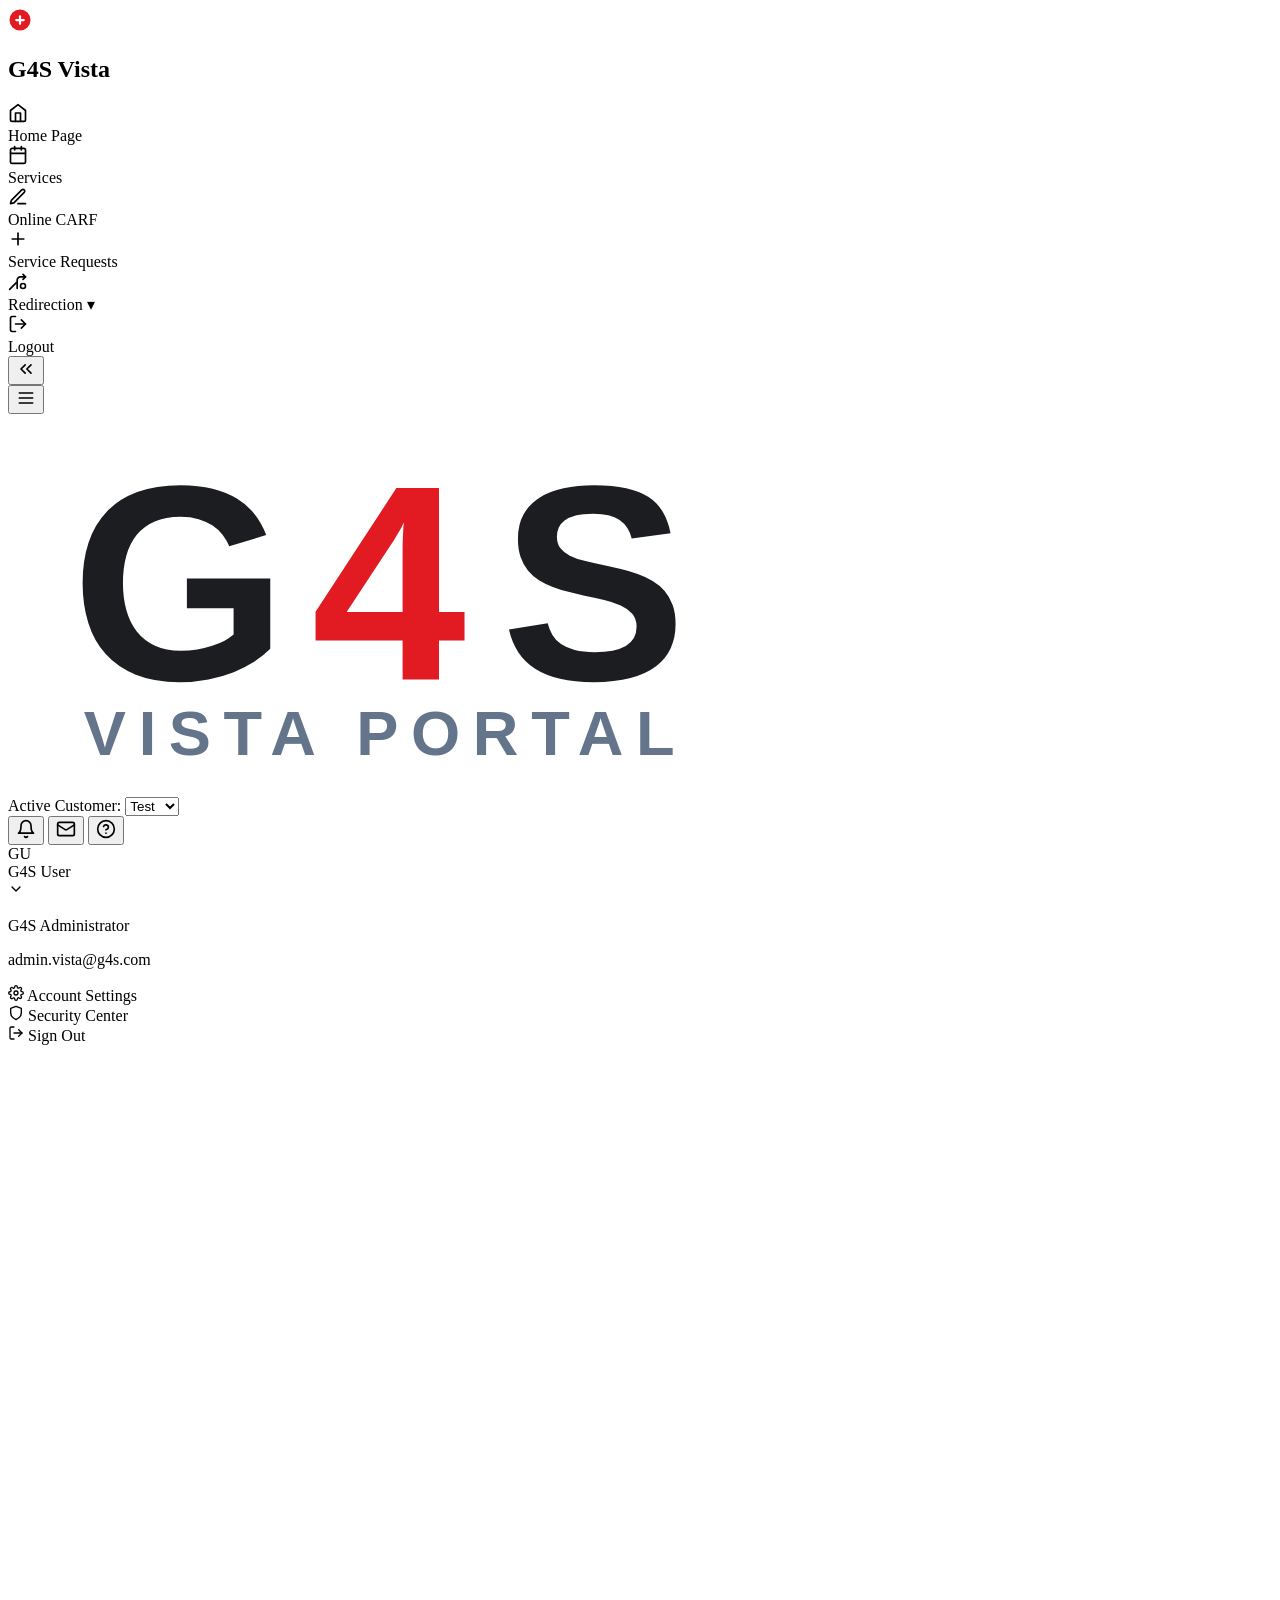
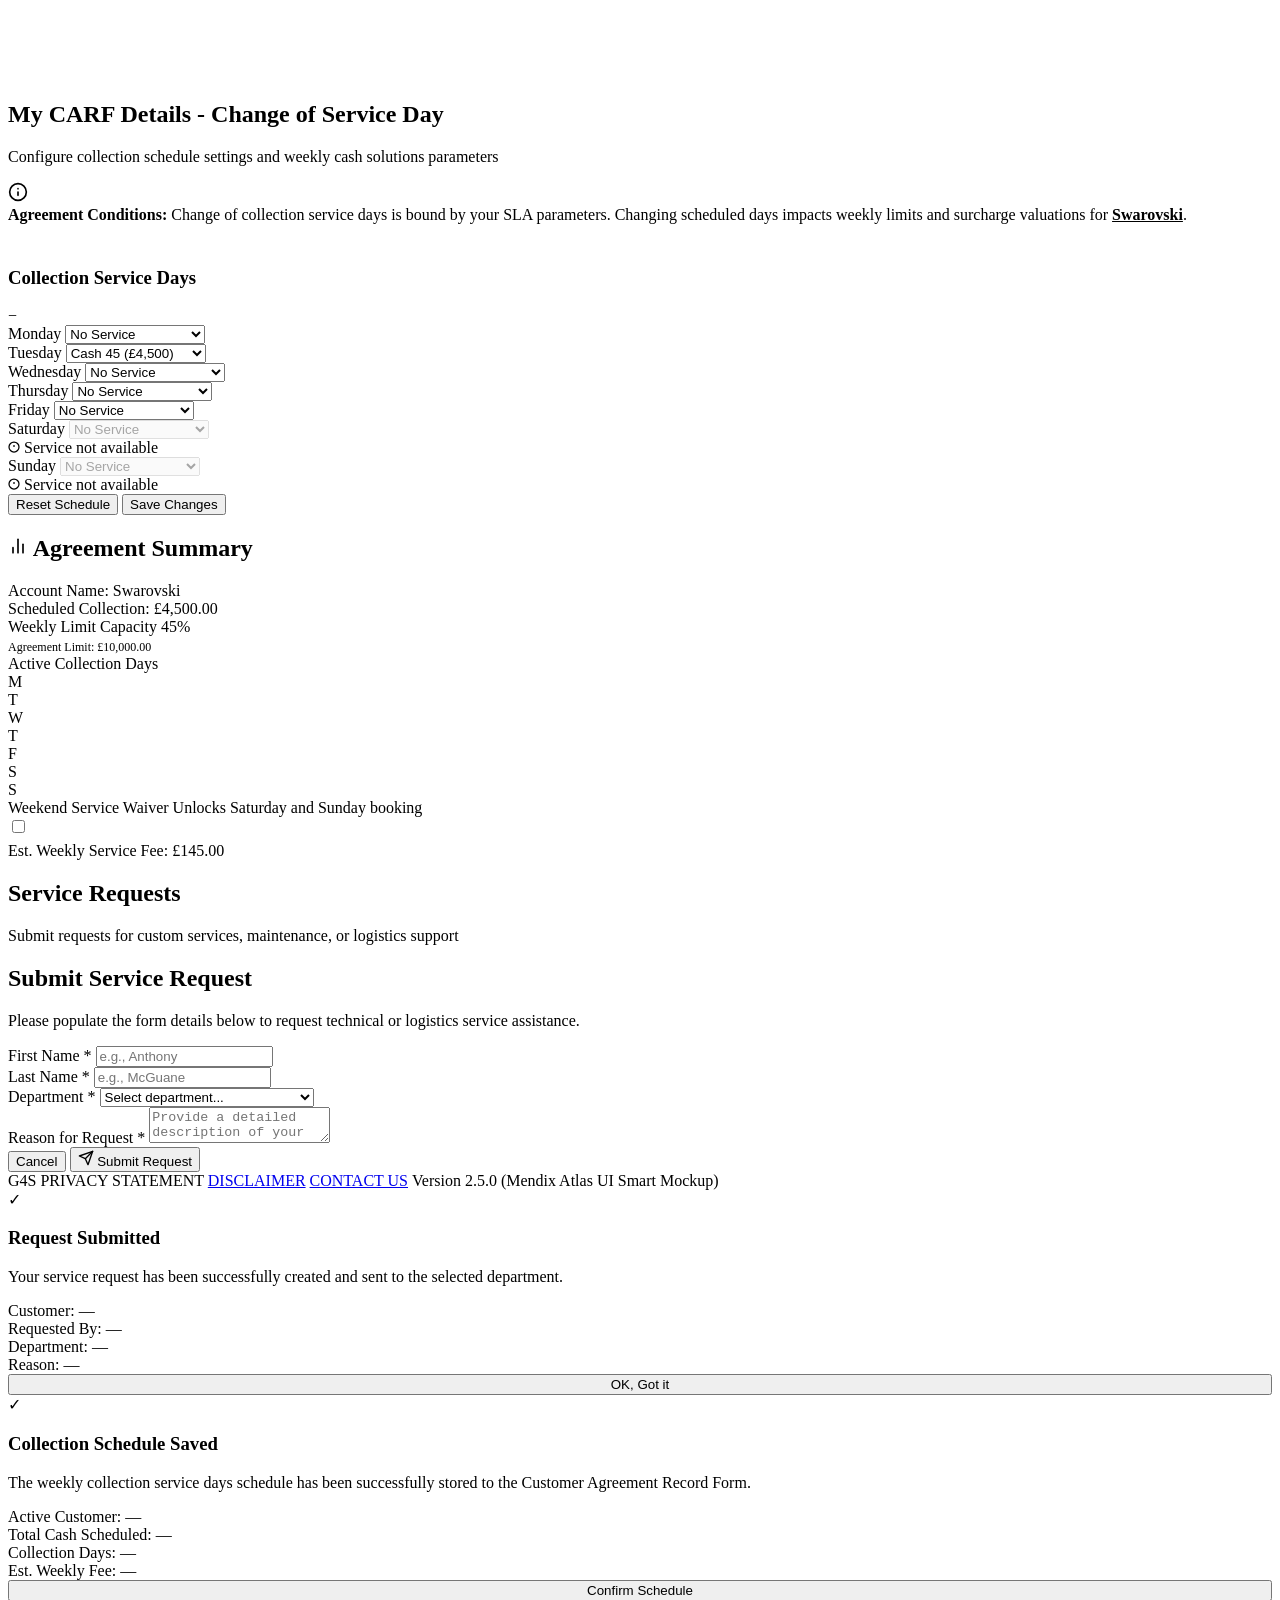
==== commit d94981c8: "Update customer options in dropdown menu" ====
--- a/index.html
+++ b/index.html
@@ -94,10 +94,10 @@
           <div class="customer-select-box">
             <label for="active-customer">Active Customer:</label>
             <select id="active-customer" class="custom-select">
-              <option value="Swarovski">Swarovski</option>
-              <option value="Tesco plc">Tesco plc</option>
-              <option value="Sainsbury's">Sainsbury's</option>
-              <option value="Marks & Spencer">Marks & Spencer</option>
+              <option value="Test Customer">Test</option>
+              <option value="Test Customer 2">Test2</option>
+              <option value="Test Customer 3">Test3</option>
+              <option value="Test Customer 4r">Test4</option>
             </select>
           </div>
 
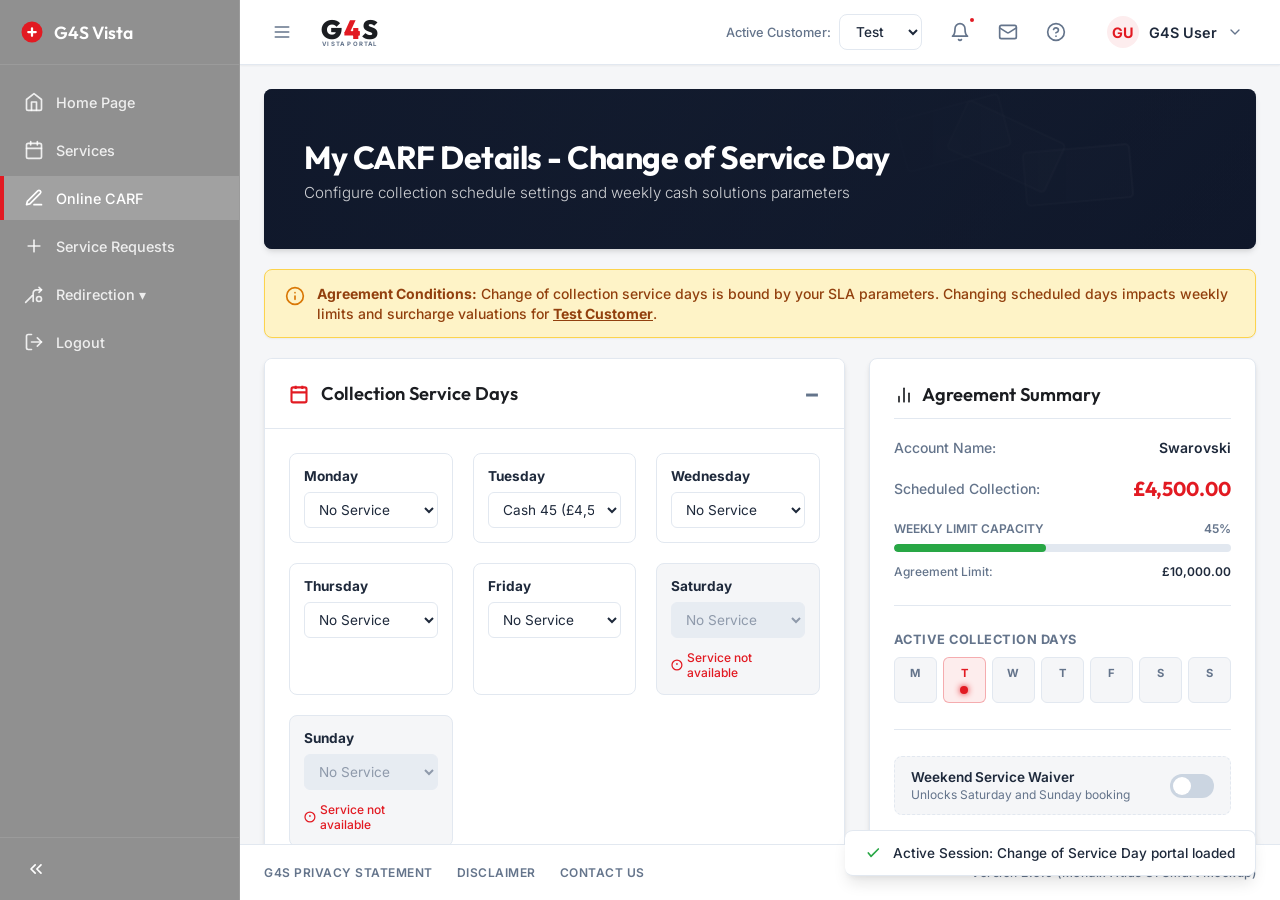
==== commit 4b2b6bfd: "Update customer name in agreement conditions" ====
--- a/index.html
+++ b/index.html
@@ -176,7 +176,7 @@
               <svg xmlns="http://www.w3.org/2000/svg" width="20" height="20" viewBox="0 0 24 24" fill="none" stroke="currentColor" stroke-width="2" stroke-linecap="round" stroke-linejoin="round"><circle cx="12" cy="12" r="10"/><line x1="12" x2="12" y1="16" y2="12"/><line x1="12" x2="12.01" y1="8" y2="8"/></svg>
             </div>
             <div class="info-alert-content">
-              <strong>Agreement Conditions:</strong> Change of collection service days is bound by your SLA parameters. Changing scheduled days impacts weekly limits and surcharge valuations for <span id="carf-banner-customer" style="text-decoration: underline; font-weight: 700;">Swarovski</span>.
+              <strong>Agreement Conditions:</strong> Change of collection service days is bound by your SLA parameters. Changing scheduled days impacts weekly limits and surcharge valuations for <span id="carf-banner-customer" style="text-decoration: underline; font-weight: 700;">Test Customer</span>.
             </div>
           </section>
 
--- a/style.css
+++ b/style.css
@@ -0,0 +1,1402 @@
+@import url('https://fonts.googleapis.com/css2?family=Outfit:wght@300;400;500;600;700&family=Inter:wght@300;400;500;600;700&display=swap');
+
+:root {
+  --g4s-red: #e21a22;
+  --g4s-red-hover: #be1218;
+  --g4s-red-light: rgba(226, 26, 34, 0.08);
+  --g4s-dark: #1b1d21;
+  --g4s-dark-secondary: #2b2e35;
+  --g4s-gray-bg: #f5f6f8;
+  --g4s-card-bg: #ffffff;
+  --g4s-border: #e2e8f0;
+  --g4s-text-primary: #1e293b;
+  --g4s-text-secondary: #64748b;
+  --g4s-sidebar-bg: #909090;
+  --g4s-sidebar-active: rgba(255, 255, 255, 0.15);
+  --sidebar-width: 240px;
+  --sidebar-collapsed-width: 70px;
+  --header-height: 65px;
+  --radius: 8px;
+  --shadow-sm: 0 1px 2px 0 rgba(0, 0, 0, 0.05);
+  --shadow-md: 0 4px 6px -1px rgba(0, 0, 0, 0.1), 0 2px 4px -1px rgba(0, 0, 0, 0.06);
+  --shadow-lg: 0 10px 15px -3px rgba(0, 0, 0, 0.1), 0 4px 6px -2px rgba(0, 0, 0, 0.05);
+  --transition: all 0.2s cubic-bezier(0.4, 0, 0.2, 1);
+  --g4s-success: #28a745;
+  --g4s-warning: #d97706;
+}
+
+* {
+  box-sizing: border-box;
+  margin: 0;
+  padding: 0;
+}
+
+body {
+  font-family: 'Inter', sans-serif;
+  background-color: var(--g4s-gray-bg);
+  color: var(--g4s-text-primary);
+  min-height: 100vh;
+  display: flex;
+  overflow: hidden;
+}
+
+/* Global Layout Framework */
+.app-wrapper {
+  display: flex;
+  width: 100vw;
+  height: 100vh;
+  position: relative;
+}
+
+/* Collapsible Sidebar Menu */
+.sidebar {
+  width: var(--sidebar-width);
+  height: 100%;
+  background-color: var(--g4s-sidebar-bg);
+  color: #ffffff;
+  display: flex;
+  flex-direction: column;
+  flex-shrink: 0;
+  transition: var(--transition);
+  z-index: 100;
+  border-right: 1px solid rgba(255, 255, 255, 0.1);
+  position: relative;
+}
+
+.sidebar.collapsed {
+  width: var(--sidebar-collapsed-width);
+}
+
+.sidebar-header {
+  height: var(--header-height);
+  display: flex;
+  align-items: center;
+  padding: 0 20px;
+  border-bottom: 1px solid rgba(255, 255, 255, 0.1);
+  overflow: hidden;
+}
+
+.sidebar-header h2 {
+  font-family: 'Outfit', sans-serif;
+  font-size: 1.1rem;
+  font-weight: 600;
+  white-space: nowrap;
+  opacity: 1;
+  transition: var(--transition);
+  margin-left: 10px;
+}
+
+.sidebar.collapsed .sidebar-header h2 {
+  opacity: 0;
+  width: 0;
+  margin: 0;
+  overflow: hidden;
+}
+
+.sidebar-menu {
+  flex-grow: 1;
+  padding: 15px 0;
+  overflow-y: auto;
+  display: flex;
+  flex-direction: column;
+  gap: 4px;
+}
+
+/* Custom Scrollbar for Sidebar */
+.sidebar-menu::-webkit-scrollbar {
+  width: 4px;
+}
+.sidebar-menu::-webkit-scrollbar-thumb {
+  background-color: rgba(255, 255, 255, 0.2);
+  border-radius: 4px;
+}
+
+.menu-item {
+  display: flex;
+  align-items: center;
+  padding: 12px 20px;
+  color: rgba(255, 255, 255, 0.85);
+  text-decoration: none;
+  font-size: 0.9rem;
+  font-weight: 500;
+  transition: var(--transition);
+  border-left: 4px solid transparent;
+  cursor: pointer;
+  white-space: nowrap;
+}
+
+.menu-item:hover {
+  background-color: var(--g4s-sidebar-active);
+  color: #ffffff;
+}
+
+.menu-item.active {
+  background-color: var(--g4s-sidebar-active);
+  color: #ffffff;
+  border-left-color: var(--g4s-red);
+}
+
+.menu-item-icon {
+  width: 20px;
+  height: 20px;
+  display: flex;
+  align-items: center;
+  justify-content: center;
+  margin-right: 12px;
+  flex-shrink: 0;
+}
+
+.menu-item-text {
+  opacity: 1;
+  transition: var(--transition);
+}
+
+.sidebar.collapsed .menu-item-text {
+  opacity: 0;
+  width: 0;
+  overflow: hidden;
+  margin: 0;
+}
+
+.sidebar.collapsed .menu-item {
+  padding: 12px 0;
+  justify-content: center;
+  border-left: none;
+}
+
+.sidebar.collapsed .menu-item-icon {
+  margin-right: 0;
+}
+
+.sidebar-footer {
+  padding: 15px 20px;
+  border-top: 1px solid rgba(255, 255, 255, 0.1);
+  display: flex;
+  align-items: center;
+  justify-content: space-between;
+}
+
+.sidebar.collapsed .sidebar-footer {
+  justify-content: center;
+  padding: 15px 0;
+}
+
+.collapse-btn {
+  background: none;
+  border: none;
+  color: #ffffff;
+  cursor: pointer;
+  display: flex;
+  align-items: center;
+  justify-content: center;
+  width: 32px;
+  height: 32px;
+  border-radius: 50%;
+  transition: var(--transition);
+}
+
+.collapse-btn:hover {
+  background-color: rgba(255, 255, 255, 0.1);
+}
+
+/* Main Layout Area */
+.main-layout {
+  flex-grow: 1;
+  display: flex;
+  flex-direction: column;
+  height: 100%;
+  overflow: hidden;
+  position: relative;
+}
+
+/* Top Header Bar */
+.header {
+  height: var(--header-height);
+  background-color: #ffffff;
+  border-bottom: 1px solid var(--g4s-border);
+  display: flex;
+  align-items: center;
+  justify-content: space-between;
+  padding: 0 24px;
+  flex-shrink: 0;
+  box-shadow: var(--shadow-sm);
+  z-index: 95;
+}
+
+.header-left {
+  display: flex;
+  align-items: center;
+  gap: 15px;
+}
+
+.menu-toggle-btn {
+  background: none;
+  border: none;
+  color: var(--g4s-text-secondary);
+  cursor: pointer;
+  padding: 8px;
+  border-radius: var(--radius);
+  display: flex;
+  align-items: center;
+  justify-content: center;
+  transition: var(--transition);
+}
+
+.menu-toggle-btn:hover {
+  background-color: var(--g4s-gray-bg);
+  color: var(--g4s-text-primary);
+}
+
+.logo-container {
+  display: flex;
+  align-items: center;
+}
+
+.logo-container svg {
+  height: 36px;
+  width: auto;
+}
+
+.header-right {
+  display: flex;
+  align-items: center;
+  gap: 20px;
+}
+
+/* Active Customer Select Dropdown styling */
+.customer-select-box {
+  display: flex;
+  align-items: center;
+  gap: 8px;
+}
+
+.customer-select-box label {
+  font-size: 0.8rem;
+  font-weight: 500;
+  color: var(--g4s-text-secondary);
+}
+
+.custom-select {
+  padding: 8px 12px;
+  border-radius: var(--radius);
+  border: 1px solid var(--g4s-border);
+  font-family: inherit;
+  font-size: 0.85rem;
+  background-color: #ffffff;
+  color: var(--g4s-text-primary);
+  font-weight: 500;
+  outline: none;
+  cursor: pointer;
+  transition: var(--transition);
+}
+
+.custom-select:focus {
+  border-color: var(--g4s-red);
+  box-shadow: 0 0 0 3px rgba(226, 26, 34, 0.15);
+}
+
+/* Icons */
+.header-icon-group {
+  display: flex;
+  align-items: center;
+  gap: 12px;
+}
+
+.header-icon-btn {
+  background: none;
+  border: none;
+  color: var(--g4s-text-secondary);
+  cursor: pointer;
+  padding: 8px;
+  border-radius: 50%;
+  display: flex;
+  align-items: center;
+  justify-content: center;
+  position: relative;
+  transition: var(--transition);
+}
+
+.header-icon-btn:hover {
+  background-color: var(--g4s-gray-bg);
+  color: var(--g4s-red);
+}
+
+.header-icon-btn .badge {
+  position: absolute;
+  top: 2px;
+  right: 2px;
+  width: 8px;
+  height: 8px;
+  background-color: var(--g4s-red);
+  border-radius: 50%;
+  border: 2px solid #ffffff;
+}
+
+/* User Profile with Dropdown Layout Placeholder */
+.user-profile {
+  display: flex;
+  align-items: center;
+  gap: 10px;
+  padding: 6px 12px;
+  border-radius: 50px;
+  cursor: pointer;
+  position: relative;
+  transition: var(--transition);
+  border: 1px solid transparent;
+}
+
+.user-profile:hover {
+  background-color: var(--g4s-gray-bg);
+  border-color: var(--g4s-border);
+}
+
+.user-profile span {
+  font-size: 0.9rem;
+  font-weight: 600;
+  color: var(--g4s-text-primary);
+}
+
+.user-avatar {
+  width: 32px;
+  height: 32px;
+  border-radius: 50%;
+  background-color: var(--g4s-red-light);
+  color: var(--g4s-red);
+  display: flex;
+  align-items: center;
+  justify-content: center;
+  font-weight: 700;
+  font-size: 0.9rem;
+}
+
+.dropdown-arrow {
+  color: var(--g4s-text-secondary);
+  display: flex;
+  align-items: center;
+}
+
+/* User Dropdown Panel Styling */
+.profile-dropdown {
+  position: absolute;
+  top: calc(100% + 8px);
+  right: 0;
+  width: 220px;
+  background-color: #ffffff;
+  border: 1px solid var(--g4s-border);
+  border-radius: var(--radius);
+  box-shadow: var(--shadow-lg);
+  display: none;
+  flex-direction: column;
+  padding: 8px 0;
+  z-index: 110;
+  animation: slideDown 0.2s ease-out;
+}
+
+.profile-dropdown.show {
+  display: flex;
+}
+
+.dropdown-header {
+  padding: 12px 16px;
+  border-bottom: 1px solid var(--g4s-border);
+  margin-bottom: 4px;
+}
+
+.dropdown-header p.name {
+  font-weight: 600;
+  font-size: 0.9rem;
+  color: var(--g4s-text-primary);
+}
+
+.dropdown-header p.email {
+  font-size: 0.75rem;
+  color: var(--g4s-text-secondary);
+}
+
+.dropdown-item {
+  padding: 10px 16px;
+  font-size: 0.85rem;
+  color: var(--g4s-text-primary);
+  display: flex;
+  align-items: center;
+  gap: 10px;
+  cursor: pointer;
+  transition: var(--transition);
+}
+
+.dropdown-item:hover {
+  background-color: var(--g4s-gray-bg);
+  color: var(--g4s-red);
+}
+
+.dropdown-divider {
+  height: 1px;
+  background-color: var(--g4s-border);
+  margin: 6px 0;
+}
+
+/* Content Area & Scroll Container */
+.content-area {
+  flex-grow: 1;
+  padding: 24px;
+  overflow-y: auto;
+  display: flex;
+  flex-direction: column;
+  gap: 20px;
+}
+
+/* Dynamic Views Visibility */
+.portal-view {
+  display: none;
+  animation: fadeIn 0.4s ease-out;
+  flex-direction: column;
+  gap: 20px;
+}
+
+.portal-view.active-view {
+  display: flex;
+}
+
+/* Banner Styling */
+.banner {
+  height: 160px;
+  border-radius: var(--radius);
+  position: relative;
+  overflow: hidden;
+  box-shadow: var(--shadow-md);
+  display: flex;
+  align-items: center;
+  padding: 0 40px;
+  flex-shrink: 0;
+}
+
+.banner-bg {
+  position: absolute;
+  top: 0;
+  left: 0;
+  width: 100%;
+  height: 100%;
+  object-fit: cover;
+  background: linear-gradient(135deg, #1e293b 0%, #0f172a 100%);
+  z-index: 1;
+}
+
+.banner-cash-img {
+  position: absolute;
+  right: 0;
+  top: 0;
+  height: 100%;
+  width: 45%;
+  object-fit: cover;
+  opacity: 0.35;
+  mask-image: linear-gradient(to left, rgba(0,0,0,1) 0%, rgba(0,0,0,0) 100%);
+  -webkit-mask-image: linear-gradient(to left, rgba(0,0,0,1) 0%, rgba(0,0,0,0) 100%);
+  z-index: 2;
+}
+
+.banner-overlay {
+  position: absolute;
+  top: 0;
+  left: 0;
+  width: 100%;
+  height: 100%;
+  background: linear-gradient(90deg, rgba(15, 23, 42, 0.9) 0%, rgba(15, 23, 42, 0.4) 100%);
+  z-index: 3;
+}
+
+.banner-content {
+  position: relative;
+  z-index: 4;
+  color: #ffffff;
+}
+
+.banner-title {
+  font-family: 'Outfit', sans-serif;
+  font-size: 2rem;
+  font-weight: 700;
+  letter-spacing: -0.5px;
+  margin-bottom: 6px;
+}
+
+.banner-subtitle {
+  font-size: 0.95rem;
+  color: rgba(255, 255, 255, 0.8);
+  font-weight: 300;
+}
+
+/* Alert Banner Section */
+.info-alert {
+  background-color: #fef3c7;
+  border: 1px solid #fcd34d;
+  border-radius: var(--radius);
+  padding: 14px 20px;
+  display: flex;
+  align-items: flex-start;
+  gap: 12px;
+  box-shadow: var(--shadow-sm);
+  animation: fadeIn 0.4s ease-out;
+}
+
+.info-alert-icon {
+  color: #d97706;
+  flex-shrink: 0;
+  margin-top: 2px;
+}
+
+.info-alert-content {
+  color: #92400e;
+  font-size: 0.875rem;
+  font-weight: 500;
+  line-height: 1.4;
+}
+
+/* Layout Split: 2 Columns for Forms & Live Analytics */
+.split-layout-grid {
+  display: grid;
+  grid-template-columns: 1.8fr 1.2fr;
+  gap: 24px;
+  align-items: start;
+}
+
+@media (max-width: 1024px) {
+  .split-layout-grid {
+    grid-template-columns: 1fr;
+  }
+}
+
+/* Collapsible Form Accordion Panel Card */
+.collapsible-card {
+  background-color: var(--g4s-card-bg);
+  border-radius: var(--radius);
+  box-shadow: var(--shadow-md);
+  border: 1px solid var(--g4s-border);
+  overflow: hidden;
+  display: flex;
+  flex-direction: column;
+}
+
+.card-accordion-header {
+  padding: 20px 24px;
+  border-bottom: 1px solid var(--g4s-border);
+  display: flex;
+  justify-content: space-between;
+  align-items: center;
+  cursor: pointer;
+  background-color: #ffffff;
+  user-select: none;
+  transition: var(--transition);
+}
+
+.card-accordion-header:hover {
+  background-color: var(--g4s-gray-bg);
+}
+
+.accordion-title-block {
+  display: flex;
+  align-items: center;
+  gap: 12px;
+}
+
+.accordion-title-block h3 {
+  font-family: 'Outfit', sans-serif;
+  font-size: 1.15rem;
+  font-weight: 600;
+  color: var(--g4s-dark);
+}
+
+.accordion-toggle-icon {
+  color: var(--g4s-text-secondary);
+  display: flex;
+  align-items: center;
+  transition: var(--transition);
+  font-size: 1.5rem;
+  font-weight: 700;
+}
+
+/* Accordion body expand/collapse */
+.accordion-body-wrapper {
+  max-height: 2000px;
+  overflow: hidden;
+  transition: max-height 0.3s cubic-bezier(0, 1, 0, 1);
+}
+
+.collapsible-card.collapsed .accordion-body-wrapper {
+  max-height: 0;
+}
+
+.collapsible-card.collapsed .accordion-toggle-icon {
+  transform: rotate(180deg);
+}
+
+.accordion-card-content {
+  padding: 24px;
+}
+
+/* Collection Day Grid Items */
+.weekday-grid {
+  display: grid;
+  grid-template-columns: repeat(3, 1fr);
+  gap: 20px;
+}
+
+@media (max-width: 768px) {
+  .weekday-grid {
+    grid-template-columns: repeat(2, 1fr);
+  }
+}
+
+@media (max-width: 480px) {
+  .weekday-grid {
+    grid-template-columns: 1fr;
+  }
+}
+
+.day-input-card {
+  background-color: #ffffff;
+  border: 1px solid var(--g4s-border);
+  border-radius: var(--radius);
+  padding: 14px;
+  display: flex;
+  flex-direction: column;
+  gap: 8px;
+  transition: var(--transition);
+}
+
+.day-input-card:hover {
+  border-color: #cbd5e1;
+  box-shadow: var(--shadow-sm);
+}
+
+.day-input-card.disabled {
+  background-color: var(--g4s-gray-bg);
+  border-color: var(--g4s-border);
+}
+
+.day-label {
+  font-size: 0.85rem;
+  font-weight: 700;
+  color: var(--g4s-text-primary);
+  text-transform: capitalize;
+}
+
+.service-select {
+  padding: 8px 10px;
+  font-family: inherit;
+  font-size: 0.85rem;
+  border: 1px solid var(--g4s-border);
+  border-radius: 6px;
+  background-color: #ffffff;
+  color: var(--g4s-text-primary);
+  outline: none;
+  cursor: pointer;
+  width: 100%;
+}
+
+.service-select:focus {
+  border-color: var(--g4s-red);
+}
+
+.service-select:disabled {
+  background-color: #e2e8f0;
+  color: var(--g4s-text-secondary);
+  cursor: not-allowed;
+}
+
+.service-warning-label {
+  font-size: 0.75rem;
+  font-weight: 500;
+  color: var(--g4s-red);
+  margin-top: 4px;
+  display: flex;
+  align-items: center;
+  gap: 4px;
+}
+
+/* Card Action Footer */
+.accordion-card-footer {
+  padding: 16px 24px;
+  background-color: var(--g4s-gray-bg);
+  border-top: 1px solid var(--g4s-border);
+  display: flex;
+  justify-content: flex-end;
+  gap: 12px;
+}
+
+/* Right-aligned Live Capacity and Analytics Panel */
+.analytics-panel-card {
+  background-color: var(--g4s-card-bg);
+  border-radius: var(--radius);
+  border: 1px solid var(--g4s-border);
+  box-shadow: var(--shadow-md);
+  padding: 24px;
+  display: flex;
+  flex-direction: column;
+  gap: 20px;
+}
+
+.panel-title {
+  font-family: 'Outfit', sans-serif;
+  font-size: 1.15rem;
+  font-weight: 600;
+  color: var(--g4s-dark);
+  border-bottom: 1px solid var(--g4s-border);
+  padding-bottom: 12px;
+  display: flex;
+  align-items: center;
+  gap: 8px;
+}
+
+.analytics-metric-row {
+  display: flex;
+  justify-content: space-between;
+  align-items: center;
+  font-size: 0.875rem;
+}
+
+.metric-label {
+  font-weight: 500;
+  color: var(--g4s-text-secondary);
+}
+
+.metric-val {
+  font-weight: 600;
+  color: var(--g4s-text-primary);
+}
+
+.metric-val.large {
+  font-size: 1.25rem;
+  color: var(--g4s-red);
+  font-family: 'Outfit', sans-serif;
+  font-weight: 700;
+}
+
+/* Gauge progress bar component */
+.capacity-gauge-container {
+  display: flex;
+  flex-direction: column;
+  gap: 8px;
+}
+
+.gauge-header {
+  display: flex;
+  justify-content: space-between;
+  font-size: 0.75rem;
+  font-weight: 600;
+  color: var(--g4s-text-secondary);
+  text-transform: uppercase;
+}
+
+.gauge-bar {
+  height: 8px;
+  background-color: var(--g4s-border);
+  border-radius: 10px;
+  overflow: hidden;
+}
+
+.gauge-fill {
+  height: 100%;
+  width: 0%;
+  background-color: var(--g4s-success);
+  border-radius: 10px;
+  transition: width 0.4s cubic-bezier(0.4, 0, 0.2, 1), background-color 0.3s ease;
+}
+
+.gauge-fill.warning {
+  background-color: var(--g4s-warning);
+}
+
+.gauge-fill.danger {
+  background-color: var(--g4s-red);
+}
+
+/* Timeline/Calendar Week Grid Component */
+.timeline-calendar-wrapper {
+  display: flex;
+  flex-direction: column;
+  gap: 10px;
+}
+
+.timeline-title {
+  font-size: 0.8rem;
+  font-weight: 700;
+  color: var(--g4s-text-secondary);
+  text-transform: uppercase;
+  letter-spacing: 0.5px;
+}
+
+.timeline-grid {
+  display: grid;
+  grid-template-columns: repeat(7, 1fr);
+  gap: 6px;
+}
+
+.timeline-day-col {
+  display: flex;
+  flex-direction: column;
+  align-items: center;
+  gap: 6px;
+  background-color: var(--g4s-gray-bg);
+  padding: 8px 4px;
+  border-radius: 6px;
+  border: 1px solid var(--g4s-border);
+  transition: var(--transition);
+}
+
+.timeline-day-col.active {
+  background-color: var(--g4s-red-light);
+  border-color: rgba(226, 26, 34, 0.3);
+}
+
+.timeline-day-name {
+  font-size: 0.7rem;
+  font-weight: 700;
+  color: var(--g4s-text-secondary);
+}
+
+.timeline-day-col.active .timeline-day-name {
+  color: var(--g4s-red);
+}
+
+.timeline-day-dot {
+  width: 8px;
+  height: 8px;
+  background-color: transparent;
+  border-radius: 50%;
+  transition: var(--transition);
+}
+
+.timeline-day-col.active .timeline-day-dot {
+  background-color: var(--g4s-red);
+  box-shadow: 0 0 6px var(--g4s-red);
+}
+
+/* Custom Weekend Waiver Toggle container */
+.toggle-field-container {
+  background-color: var(--g4s-gray-bg);
+  border: 1px dashed var(--g4s-border);
+  border-radius: var(--radius);
+  padding: 12px 16px;
+  display: flex;
+  justify-content: space-between;
+  align-items: center;
+  gap: 15px;
+}
+
+.toggle-info {
+  display: flex;
+  flex-direction: column;
+  gap: 2px;
+}
+
+.toggle-title {
+  font-size: 0.85rem;
+  font-weight: 600;
+  color: var(--g4s-text-primary);
+}
+
+.toggle-desc {
+  font-size: 0.75rem;
+  color: var(--g4s-text-secondary);
+}
+
+/* CSS Switch Toggle */
+.switch {
+  position: relative;
+  display: inline-block;
+  width: 44px;
+  height: 24px;
+  flex-shrink: 0;
+}
+
+.switch input {
+  opacity: 0;
+  width: 0;
+  height: 0;
+}
+
+.slider {
+  position: absolute;
+  cursor: pointer;
+  top: 0;
+  left: 0;
+  right: 0;
+  bottom: 0;
+  background-color: #cbd5e1;
+  transition: .3s;
+  border-radius: 24px;
+}
+
+.slider:before {
+  position: absolute;
+  content: "";
+  height: 18px;
+  width: 18px;
+  left: 3px;
+  bottom: 3px;
+  background-color: white;
+  transition: .3s;
+  border-radius: 50%;
+}
+
+input:checked + .slider {
+  background-color: var(--g4s-red);
+}
+
+input:checked + .slider:before {
+  transform: translateX(20px);
+}
+
+/* Form View Containers Card Styles (Service Request view specific layout) */
+.viewport-card-container {
+  display: flex;
+  justify-content: center;
+  align-items: flex-start;
+  flex-grow: 1;
+  padding: 20px 0 40px 0;
+}
+
+.form-card {
+  width: 100%;
+  max-width: 800px;
+  background-color: var(--g4s-card-bg);
+  border-radius: var(--radius);
+  box-shadow: var(--shadow-md);
+  border: 1px solid var(--g4s-border);
+  overflow: hidden;
+  display: flex;
+  flex-direction: column;
+  animation: cardFadeUp 0.5s cubic-bezier(0.16, 1, 0.3, 1);
+}
+
+.form-card-header {
+  padding: 24px 30px;
+  border-bottom: 1px solid var(--g4s-border);
+  background-color: #ffffff;
+}
+
+.form-card-header h1 {
+  font-family: 'Outfit', sans-serif;
+  font-size: 1.5rem;
+  font-weight: 700;
+  color: var(--g4s-dark);
+  letter-spacing: -0.5px;
+}
+
+.form-card-header p {
+  font-size: 0.875rem;
+  color: var(--g4s-text-secondary);
+  margin-top: 4px;
+}
+
+/* Form Styling & Grid layout */
+.form-card-body {
+  padding: 30px;
+  flex-grow: 1;
+}
+
+.form-grid {
+  display: grid;
+  grid-template-columns: repeat(2, 1fr);
+  column-gap: 24px;
+  row-gap: 20px;
+}
+
+/* Field Group styles */
+.field-group {
+  display: flex;
+  flex-direction: column;
+  gap: 6px;
+}
+
+.field-group.full-width {
+  grid-column: span 2;
+}
+
+.field-group label {
+  font-size: 0.85rem;
+  font-weight: 600;
+  color: var(--g4s-text-primary);
+  display: flex;
+  align-items: center;
+  gap: 4px;
+}
+
+.field-group label span.required {
+  color: var(--g4s-red);
+}
+
+/* Input Fields & Textarea styling */
+.form-control-input, .form-control-select, .form-control-textarea {
+  width: 100%;
+  padding: 10px 14px;
+  font-family: inherit;
+  font-size: 0.9rem;
+  border: 1px solid var(--g4s-border);
+  border-radius: var(--radius);
+  background-color: #ffffff;
+  color: var(--g4s-text-primary);
+  outline: none;
+  transition: var(--transition);
+}
+
+.form-control-input:hover, .form-control-select:hover, .form-control-textarea:hover {
+  border-color: #cbd5e1;
+}
+
+.form-control-input:focus, .form-control-select:focus, .form-control-textarea:focus {
+  border-color: var(--g4s-red);
+  box-shadow: 0 0 0 3px rgba(226, 26, 34, 0.1);
+  background-color: #ffffff;
+}
+
+.form-control-textarea {
+  min-height: 120px;
+  resize: vertical;
+  line-height: 1.5;
+}
+
+/* Error validation styling */
+.field-group.has-error .form-control-input,
+.field-group.has-error .form-control-select,
+.field-group.has-error .form-control-textarea {
+  border-color: var(--g4s-red);
+  background-color: #fffafb;
+}
+
+.field-group.has-error .error-message {
+  color: var(--g4s-red);
+  font-size: 0.75rem;
+  font-weight: 500;
+  margin-top: 4px;
+  display: flex;
+  align-items: center;
+  gap: 4px;
+}
+
+/* Action Button Wrapper */
+.form-card-footer {
+  padding: 20px 30px;
+  border-top: 1px solid var(--g4s-border);
+  background-color: var(--g4s-gray-bg);
+  display: flex;
+  justify-content: flex-end;
+  gap: 12px;
+}
+
+/* Buttons Styling */
+.btn {
+  padding: 10px 20px;
+  font-family: inherit;
+  font-size: 0.9rem;
+  font-weight: 600;
+  border-radius: var(--radius);
+  cursor: pointer;
+  transition: var(--transition);
+  display: inline-flex;
+  align-items: center;
+  justify-content: center;
+  gap: 8px;
+  border: 1px solid transparent;
+  outline: none;
+}
+
+.btn-primary {
+  background-color: var(--g4s-red);
+  color: #ffffff;
+}
+
+.btn-primary:hover {
+  background-color: var(--g4s-red-hover);
+  transform: translateY(-1px);
+  box-shadow: 0 4px 12px rgba(226, 26, 34, 0.2);
+}
+
+.btn-primary:active {
+  transform: translateY(0);
+}
+
+.btn-secondary {
+  background-color: #ffffff;
+  border-color: var(--g4s-border);
+  color: var(--g4s-text-primary);
+}
+
+.btn-secondary:hover {
+  background-color: var(--g4s-gray-bg);
+  border-color: #cbd5e1;
+}
+
+.btn-secondary:active {
+  background-color: #e2e8f0;
+}
+
+/* Success Modal Overlay */
+.modal-overlay {
+  position: fixed;
+  top: 0;
+  left: 0;
+  width: 100vw;
+  height: 100vh;
+  background-color: rgba(27, 29, 33, 0.65);
+  backdrop-filter: blur(4px);
+  display: none;
+  align-items: center;
+  justify-content: center;
+  z-index: 200;
+  opacity: 0;
+  transition: opacity 0.3s ease;
+}
+
+.modal-overlay.show {
+  display: flex;
+  opacity: 1;
+}
+
+.success-modal {
+  background-color: #ffffff;
+  border-radius: 12px;
+  width: 100%;
+  max-width: 480px;
+  box-shadow: var(--shadow-lg);
+  border: 1px solid var(--g4s-border);
+  overflow: hidden;
+  transform: scale(0.9);
+  transition: transform 0.3s cubic-bezier(0.34, 1.56, 0.64, 1);
+  padding: 32px;
+  text-align: center;
+  display: flex;
+  flex-direction: column;
+  align-items: center;
+  position: relative;
+}
+
+.modal-overlay.show .success-modal {
+  transform: scale(1);
+}
+
+.success-icon-wrapper {
+  width: 64px;
+  height: 64px;
+  border-radius: 50%;
+  background-color: rgba(40, 167, 69, 0.1);
+  color: #28a745;
+  display: flex;
+  align-items: center;
+  justify-content: center;
+  font-size: 2rem;
+  margin-bottom: 20px;
+  animation: pulseIcon 1.5s infinite;
+}
+
+.success-modal h3 {
+  font-family: 'Outfit', sans-serif;
+  font-size: 1.4rem;
+  font-weight: 700;
+  color: var(--g4s-dark);
+  margin-bottom: 10px;
+}
+
+.success-modal p {
+  font-size: 0.9rem;
+  color: var(--g4s-text-secondary);
+  line-height: 1.5;
+  margin-bottom: 24px;
+}
+
+/* Submission details container inside modal */
+.summary-container {
+  width: 100%;
+  background-color: var(--g4s-gray-bg);
+  border-radius: var(--radius);
+  padding: 16px;
+  margin-bottom: 24px;
+  text-align: left;
+  display: flex;
+  flex-direction: column;
+  gap: 10px;
+  border: 1px solid var(--g4s-border);
+  font-size: 0.85rem;
+}
+
+.summary-row {
+  display: flex;
+  justify-content: space-between;
+  gap: 10px;
+  border-bottom: 1px solid rgba(0, 0, 0, 0.05);
+  padding-bottom: 6px;
+}
+
+.summary-row:last-child {
+  border-bottom: none;
+  padding-bottom: 0;
+}
+
+.summary-label {
+  font-weight: 600;
+  color: var(--g4s-text-secondary);
+}
+
+.summary-val {
+  font-weight: 500;
+  color: var(--g4s-text-primary);
+  text-align: right;
+  word-break: break-word;
+  max-width: 60%;
+}
+
+/* Footer Section */
+.footer {
+  padding: 20px 24px;
+  background-color: #ffffff;
+  border-top: 1px solid var(--g4s-border);
+  display: flex;
+  align-items: center;
+  justify-content: flex-start;
+  gap: 24px;
+  font-size: 0.75rem;
+  font-weight: 600;
+  letter-spacing: 0.5px;
+  color: var(--g4s-text-secondary);
+  flex-shrink: 0;
+}
+
+.footer a {
+  color: var(--g4s-text-secondary);
+  text-decoration: none;
+  transition: var(--transition);
+}
+
+.footer a:hover {
+  color: var(--g4s-red);
+}
+
+/* Toast Notifications */
+.toast-container {
+  position: fixed;
+  bottom: 24px;
+  right: 24px;
+  z-index: 250;
+  display: flex;
+  flex-direction: column;
+  gap: 10px;
+}
+
+.toast {
+  background-color: #ffffff;
+  border: 1px solid var(--g4s-border);
+  border-left: 4px solid var(--g4s-info);
+  border-radius: var(--radius);
+  padding: 14px 20px;
+  box-shadow: var(--shadow-lg);
+  display: flex;
+  align-items: center;
+  gap: 12px;
+  font-size: 0.85rem;
+  font-weight: 500;
+  min-width: 280px;
+  transform: translateY(20px);
+  opacity: 0;
+  animation: toastIn 0.3s forwards;
+  transition: var(--transition);
+}
+
+.toast.success {
+  border-left-color: #28a745;
+}
+
+.toast.info {
+  border-left-color: #007bff;
+}
+
+.toast.fade-out {
+  opacity: 0;
+  transform: translateY(-20px);
+}
+
+/* Animations */
+@keyframes slideDown {
+  from {
+    opacity: 0;
+    transform: translateY(-10px);
+  }
+  to {
+    opacity: 1;
+    transform: translateY(0);
+  }
+}
+
+@keyframes fadeIn {
+  from {
+    opacity: 0;
+  }
+  to {
+    opacity: 1;
+  }
+}
+
+@keyframes toastIn {
+  to {
+    opacity: 1;
+    transform: translateY(0);
+  }
+}
+
+@keyframes cardFadeUp {
+  from {
+    opacity: 0;
+    transform: translateY(30px);
+  }
+  to {
+    opacity: 1;
+    transform: translateY(0);
+  }
+}
+
+@keyframes pulseIcon {
+  0% {
+    transform: scale(1);
+    box-shadow: 0 0 0 0 rgba(40, 167, 69, 0.4);
+  }
+  70% {
+    transform: scale(1.05);
+    box-shadow: 0 0 0 10px rgba(40, 167, 69, 0);
+  }
+  100% {
+    transform: scale(1);
+    box-shadow: 0 0 0 0 rgba(40, 167, 69, 0);
+  }
+}
+
+/* Responsive styles */
+@media (max-width: 768px) {
+  .sidebar {
+    position: absolute;
+    height: 100%;
+    left: calc(-1 * var(--sidebar-width));
+  }
+  
+  .sidebar.show-mobile {
+    left: 0;
+  }
+  
+  .app-container {
+    margin-left: 0 !important;
+  }
+  
+  .form-grid {
+    grid-template-columns: 1fr;
+  }
+  
+  .field-group.full-width {
+    grid-column: span 1;
+  }
+  
+  .customer-select-box {
+    display: none;
+  }
+  
+  .footer {
+    flex-wrap: wrap;
+    gap: 12px;
+  }
+}
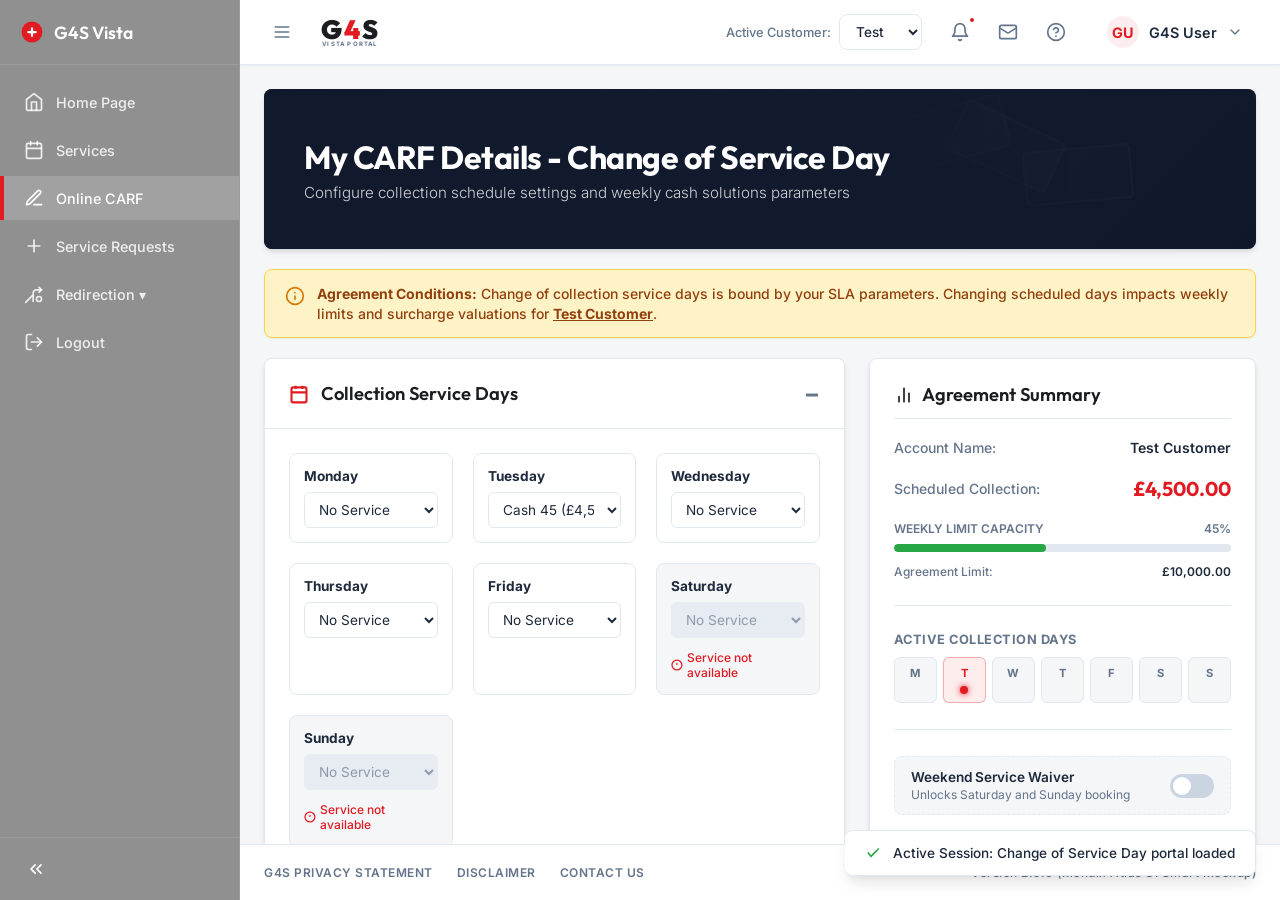
==== commit 1c4ae855: "Update account name from 'Swarovski' to 'Test Customer'" ====
--- a/index.html
+++ b/index.html
@@ -309,7 +309,7 @@
               <!-- Active Customer Parameter -->
               <div class="analytics-metric-row">
                 <span class="metric-label">Account Name:</span>
-                <span class="metric-val" id="analytics-customer">Swarovski</span>
+                <span class="metric-val" id="analytics-customer">Test Customer</span>
               </div>
 
               <!-- Scheduled Value Parameter -->
